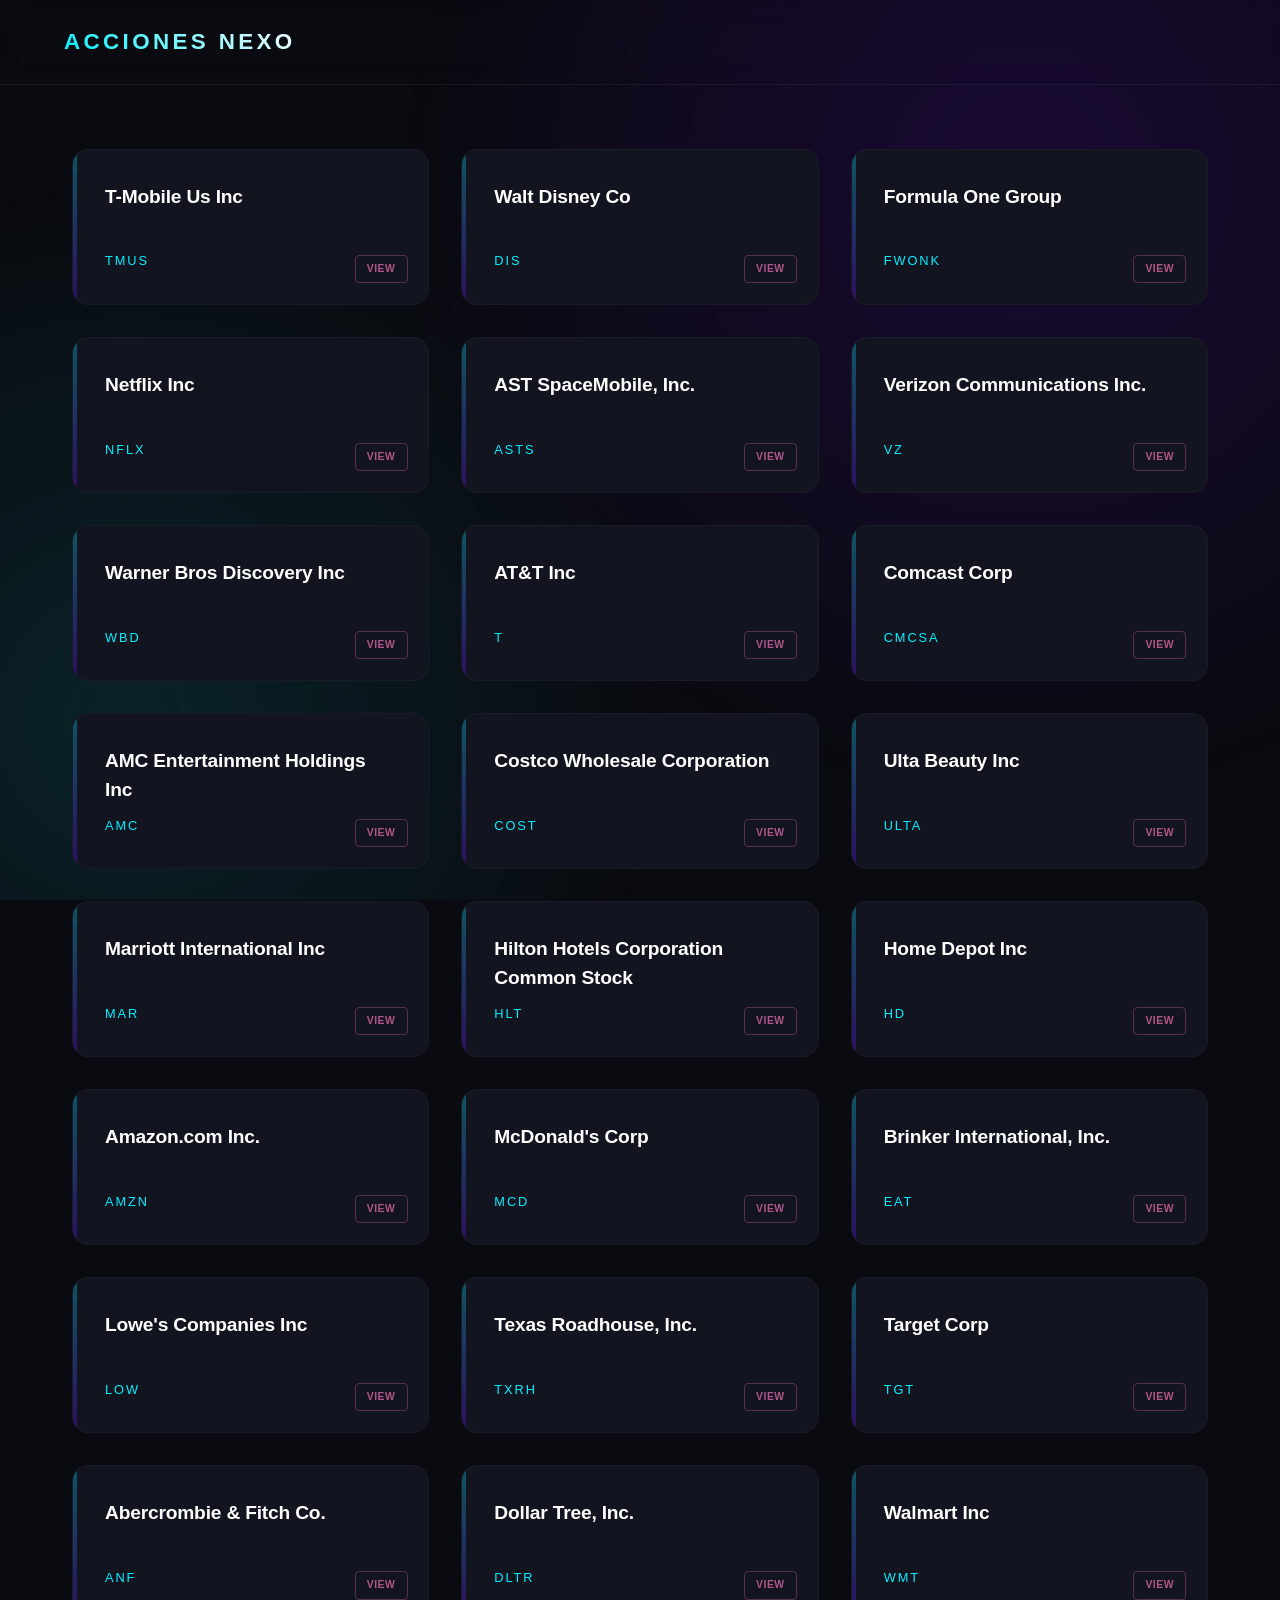
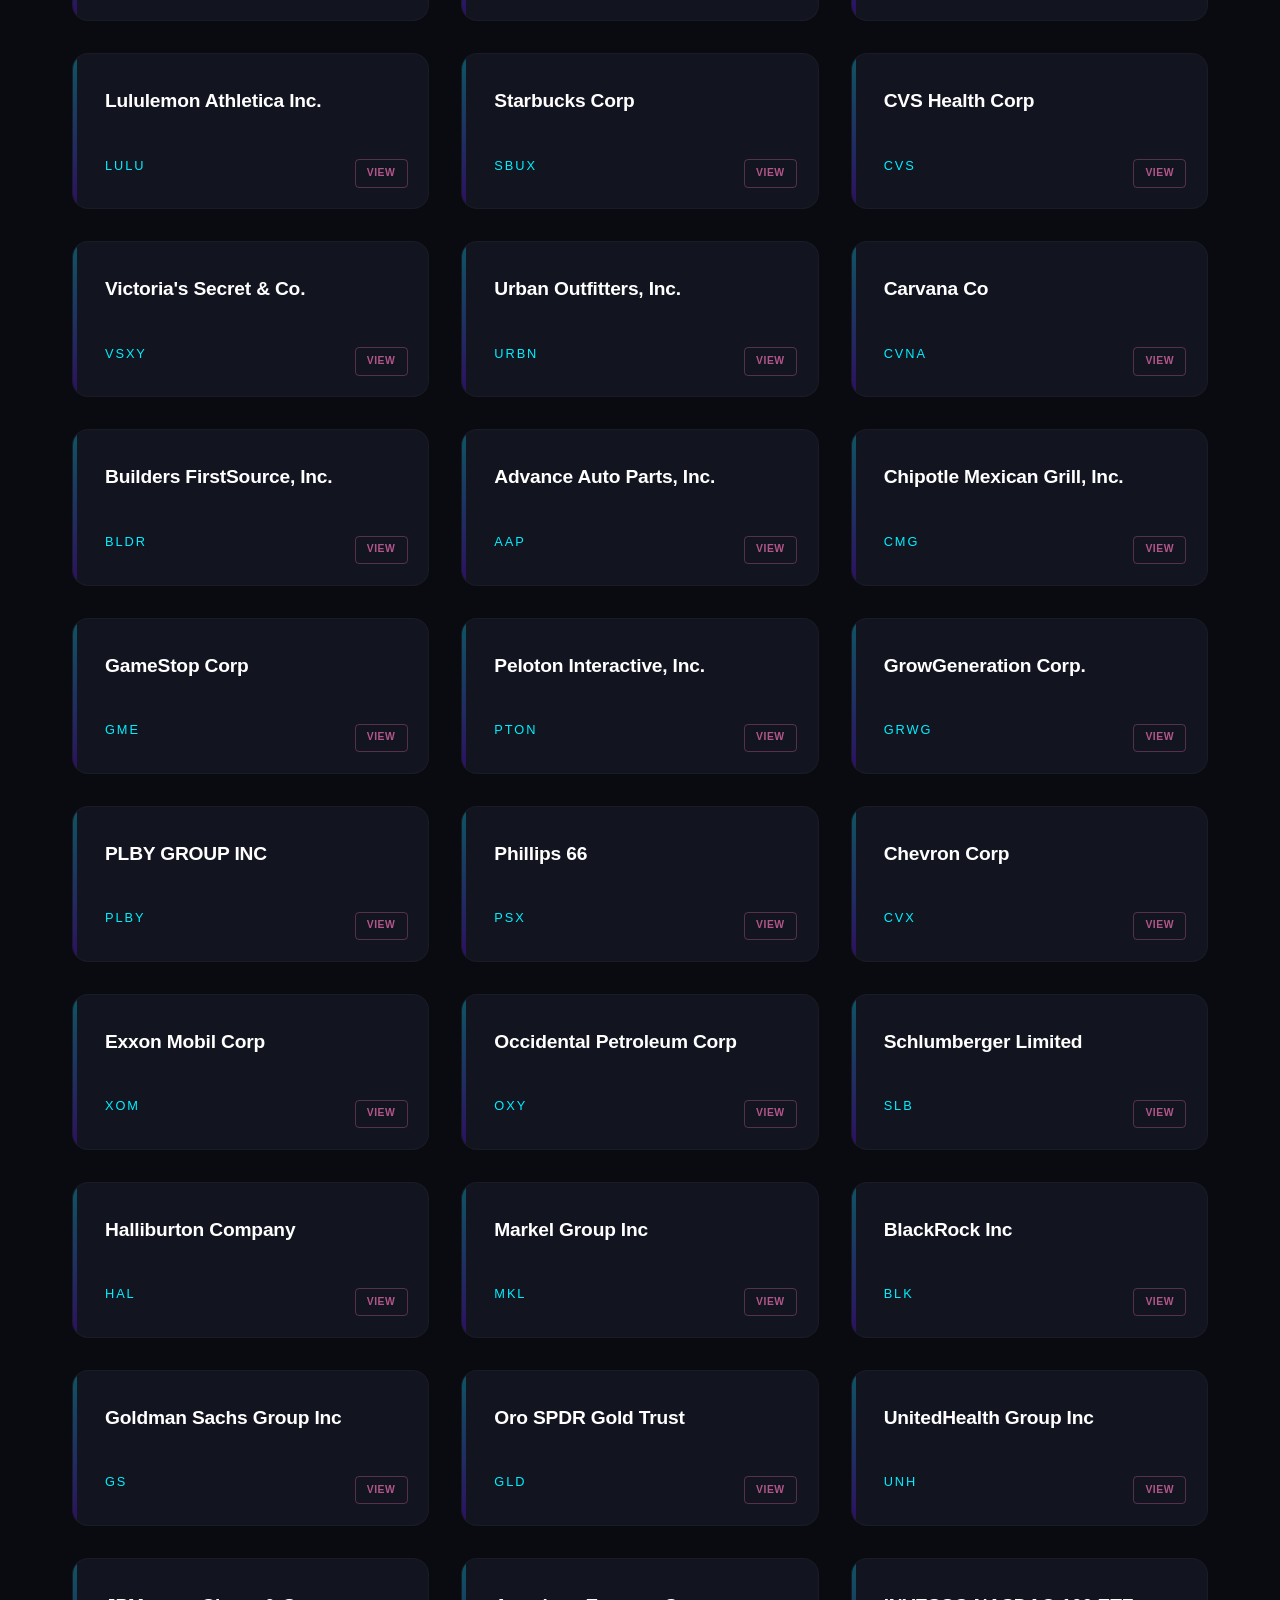
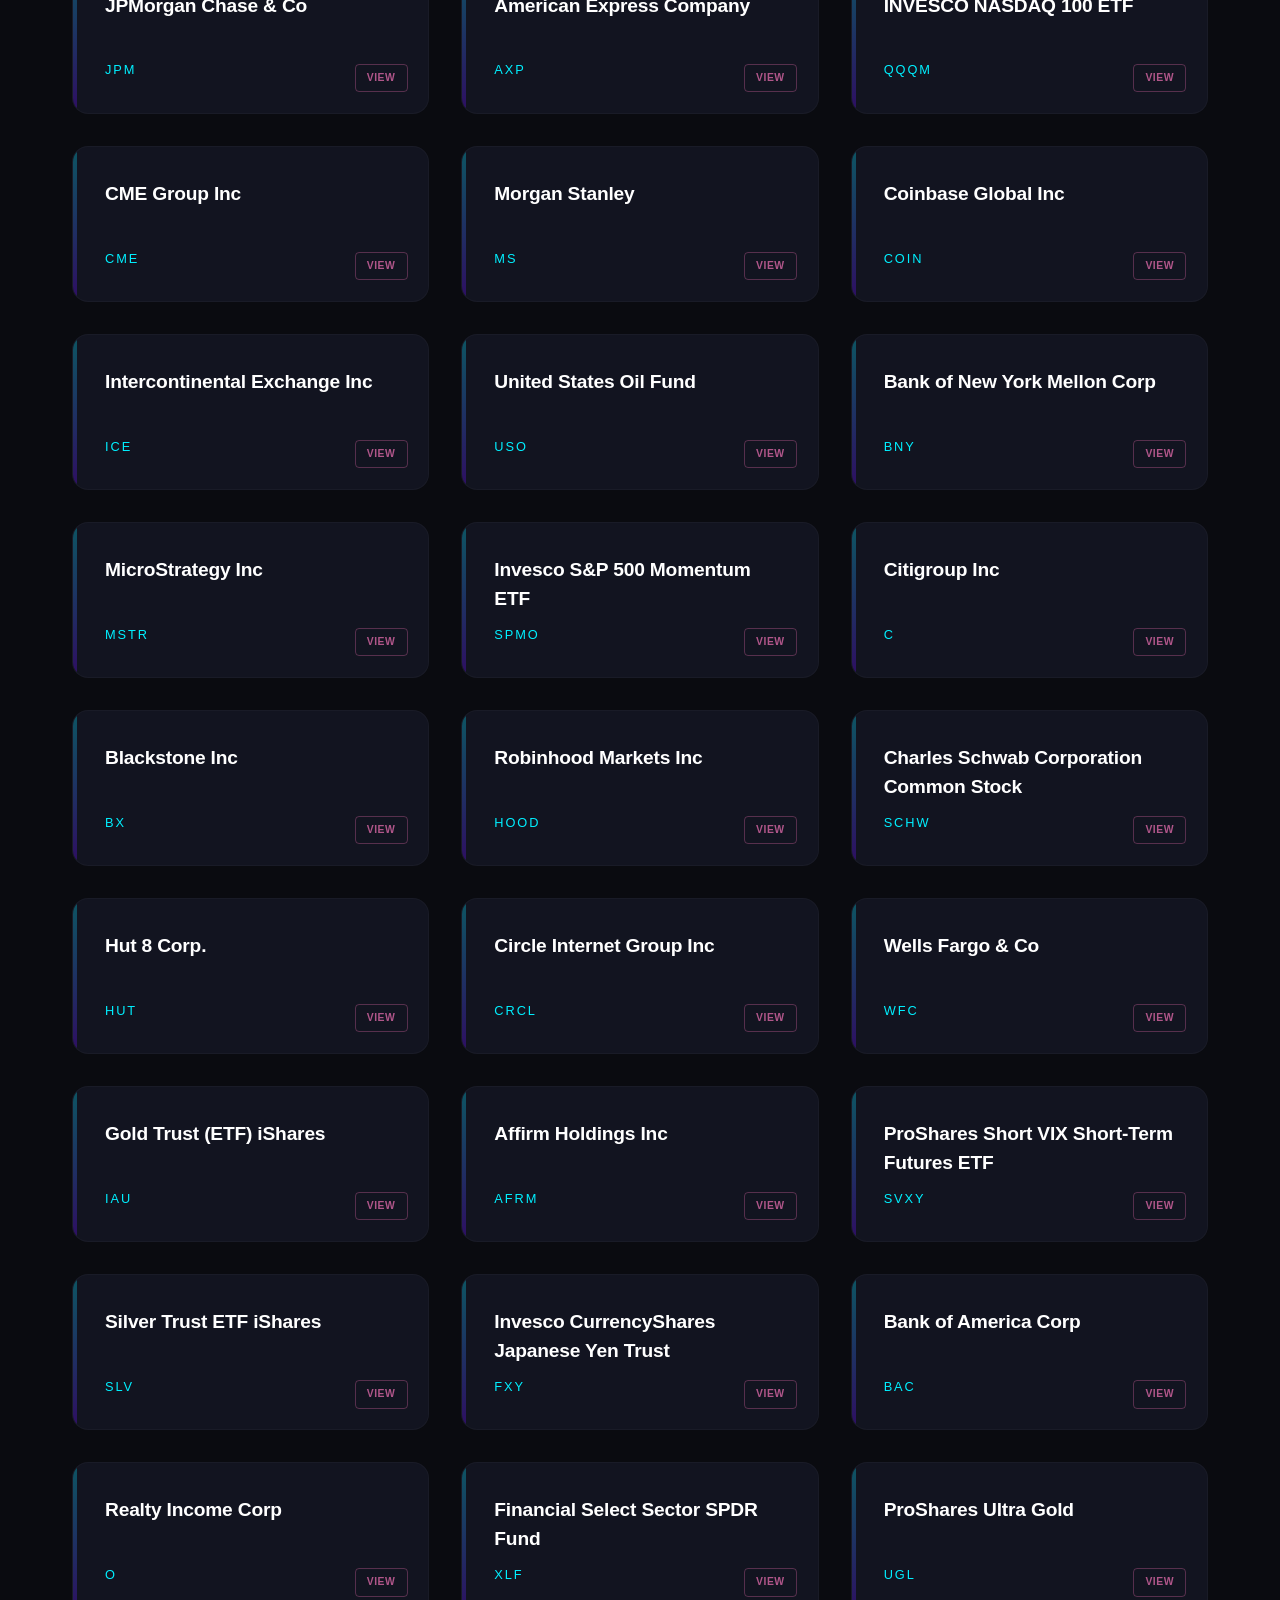
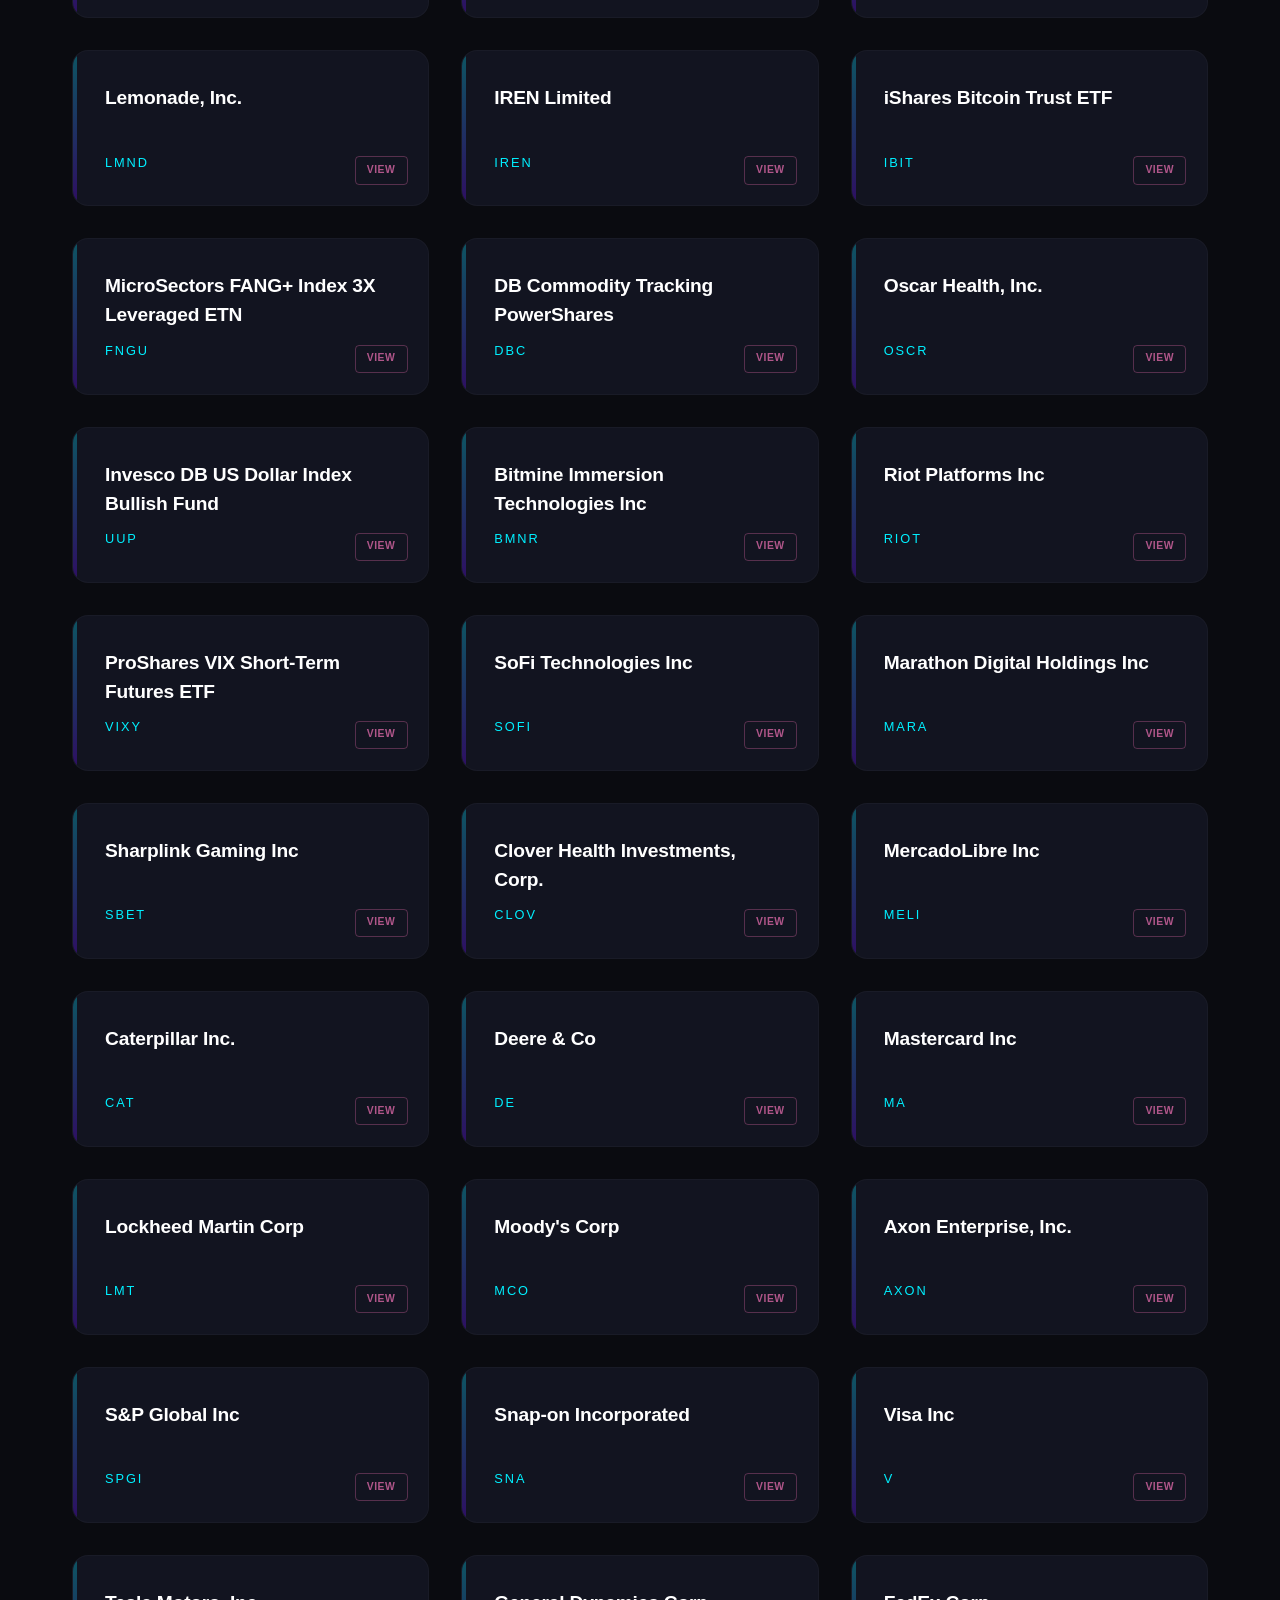
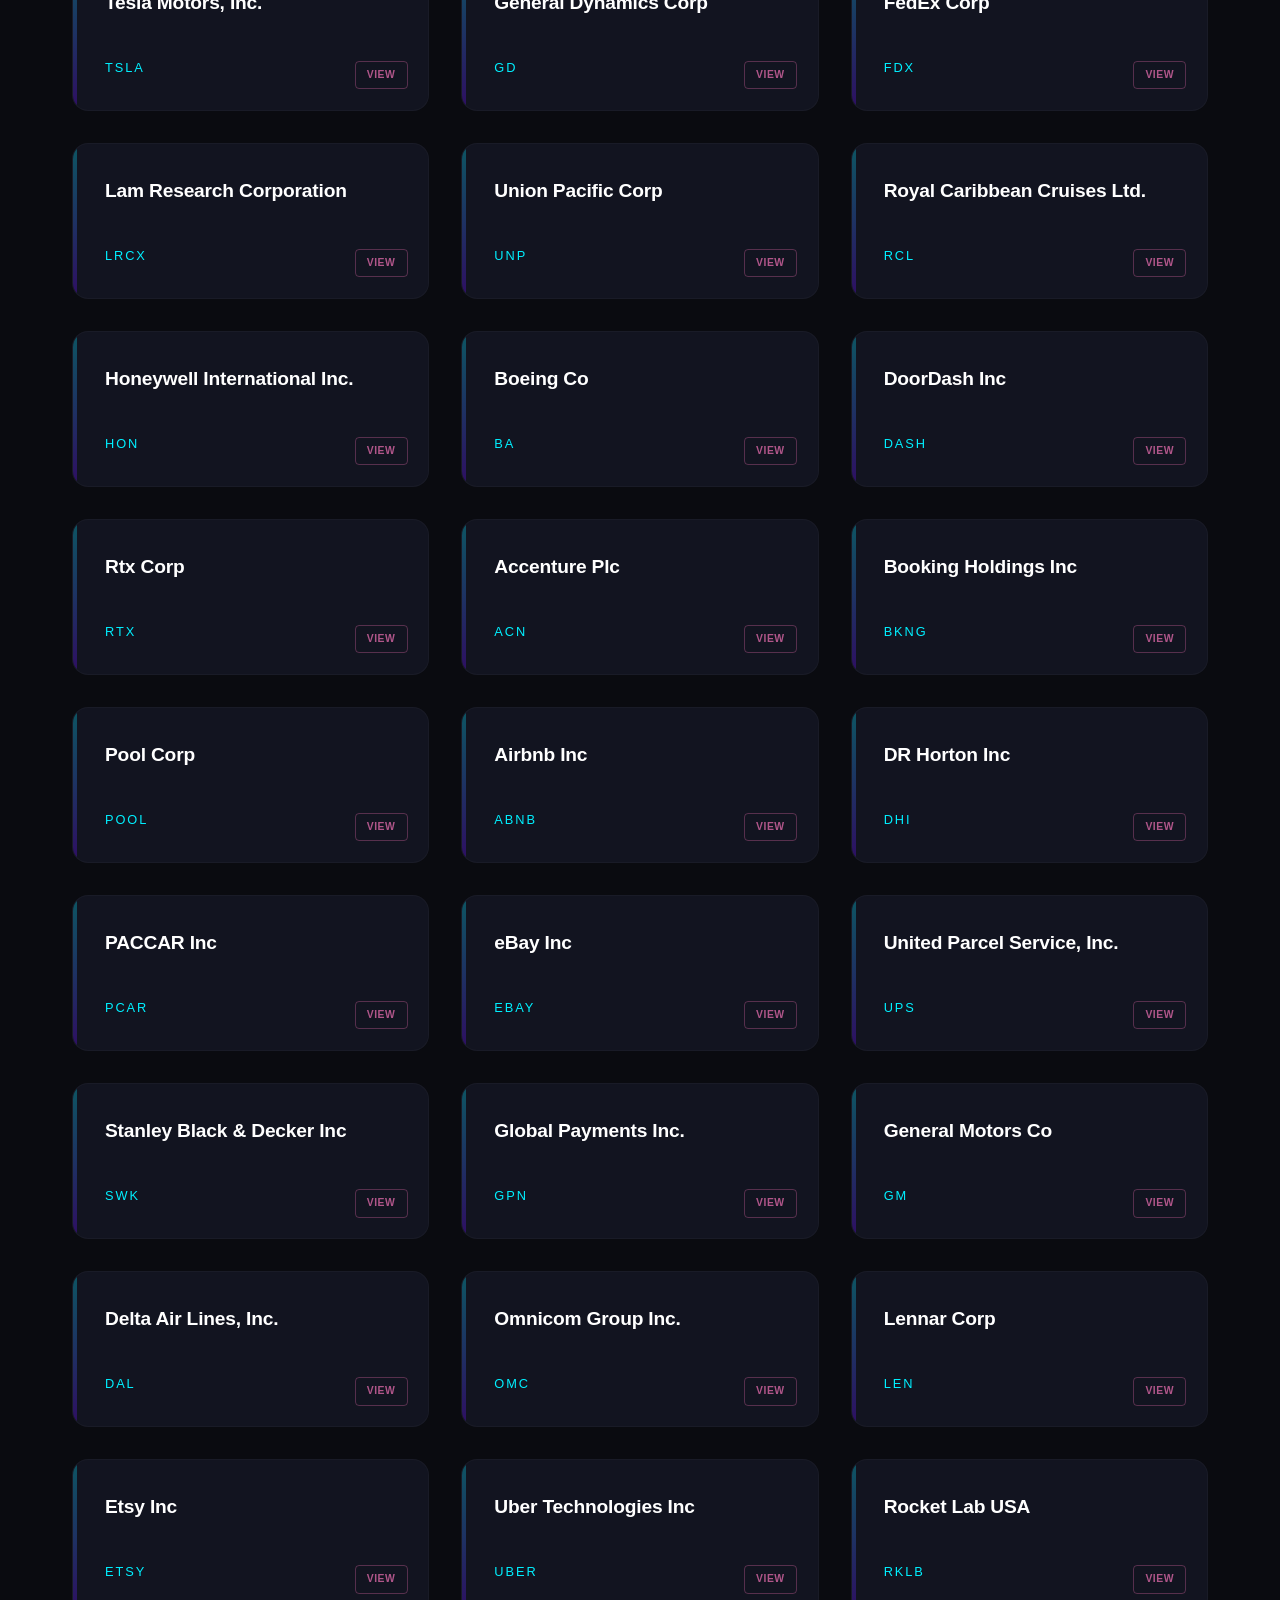
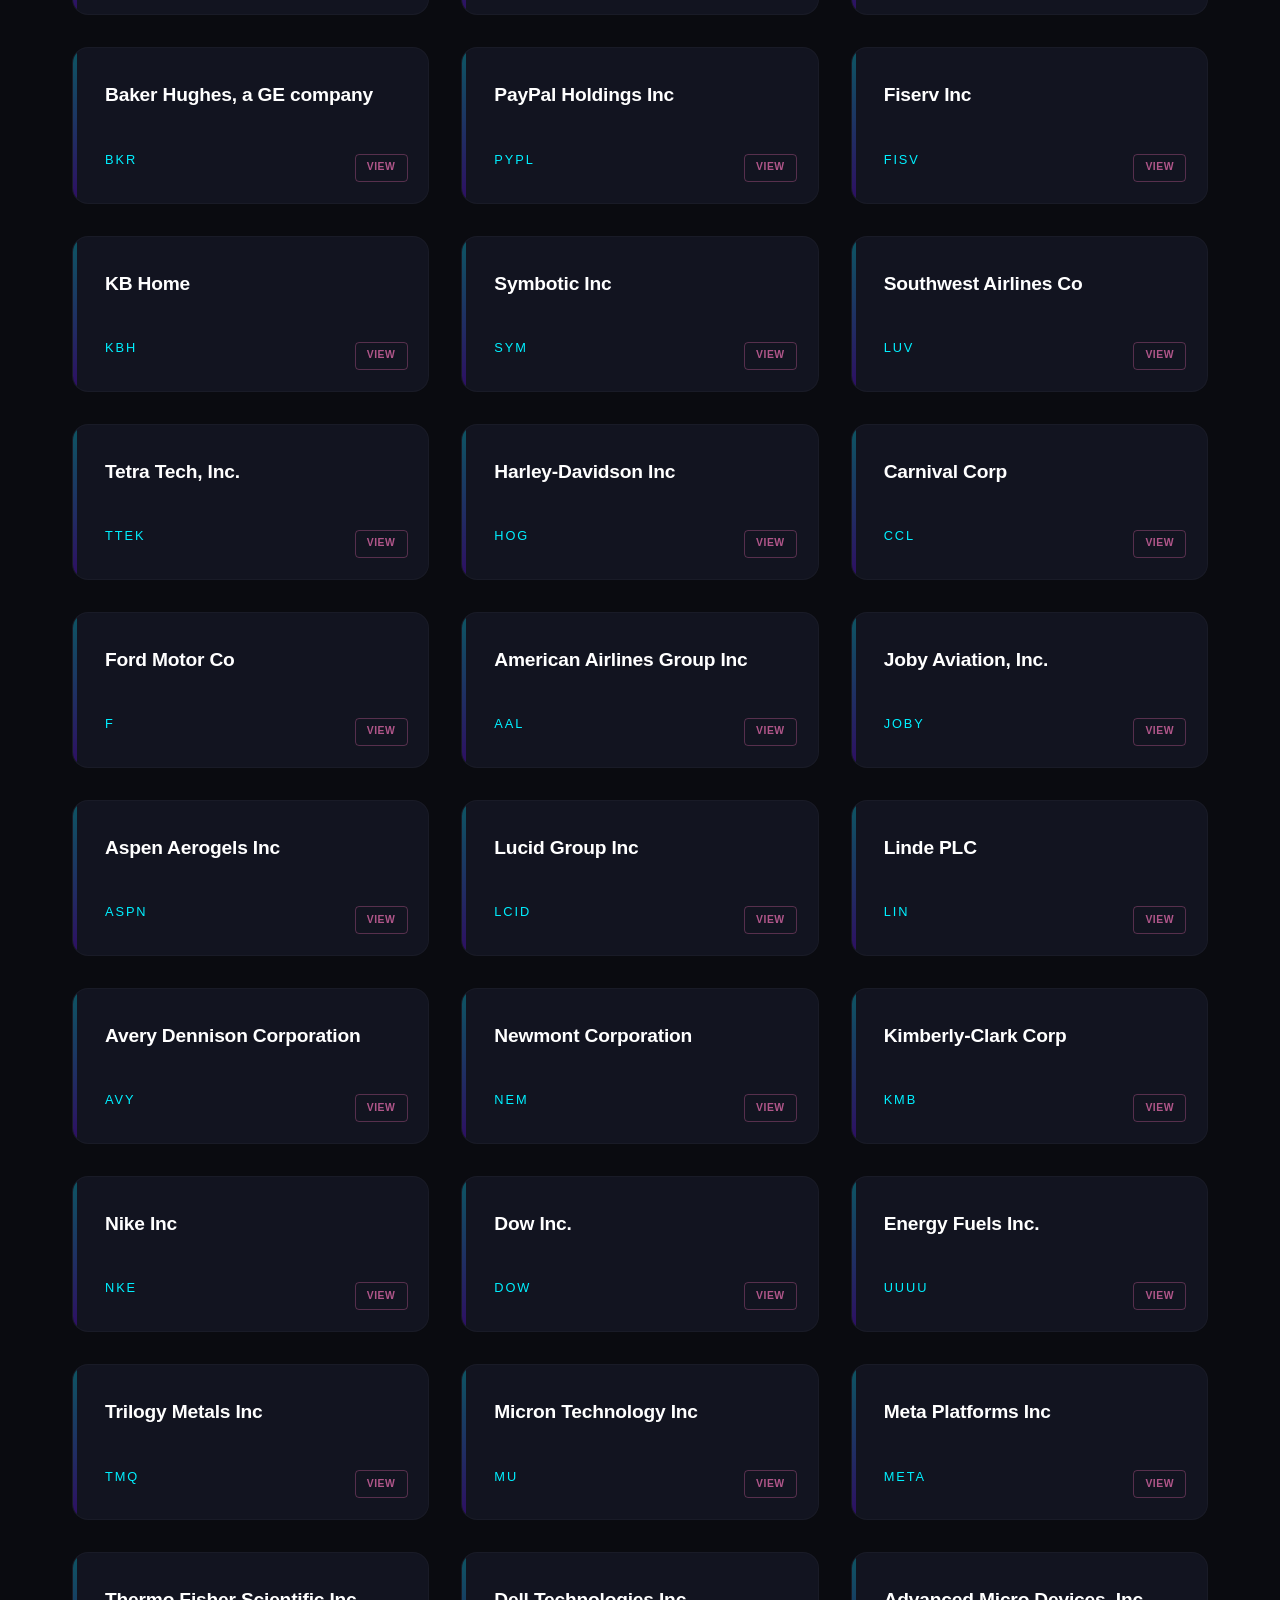
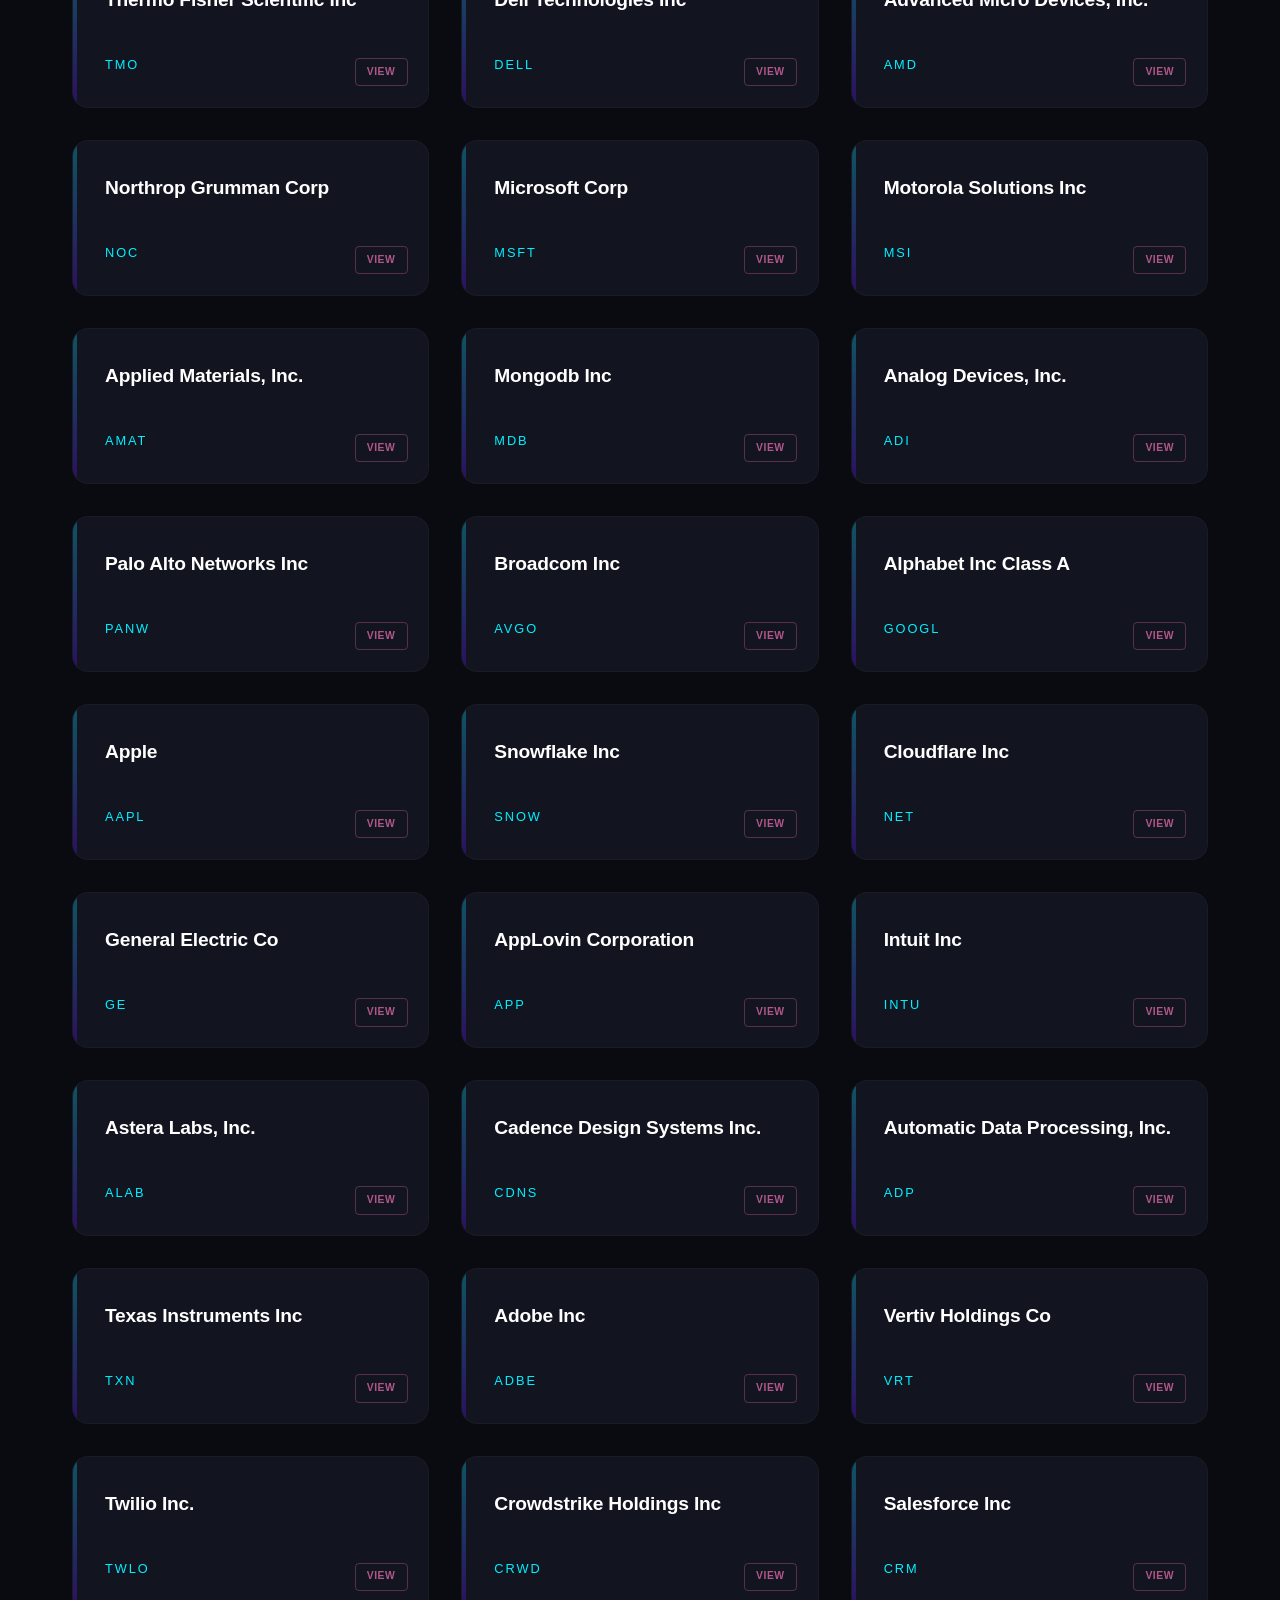
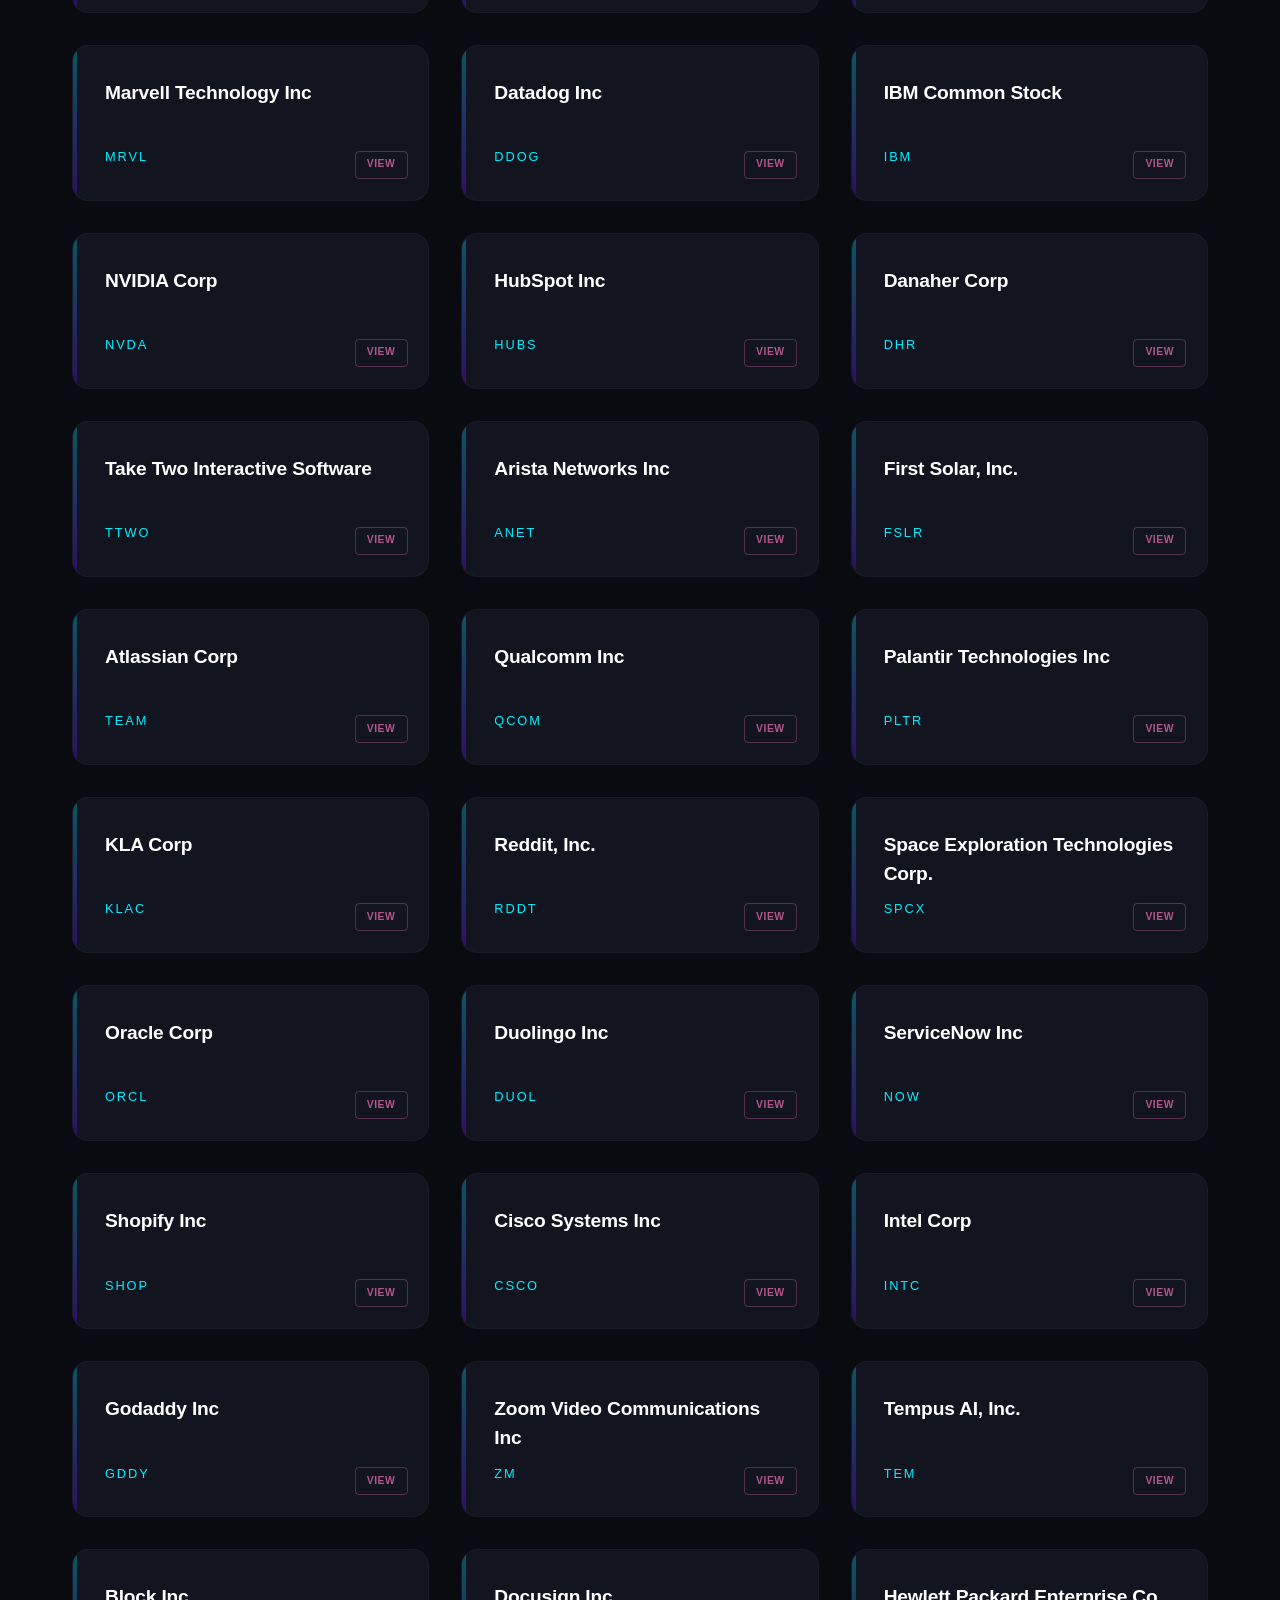
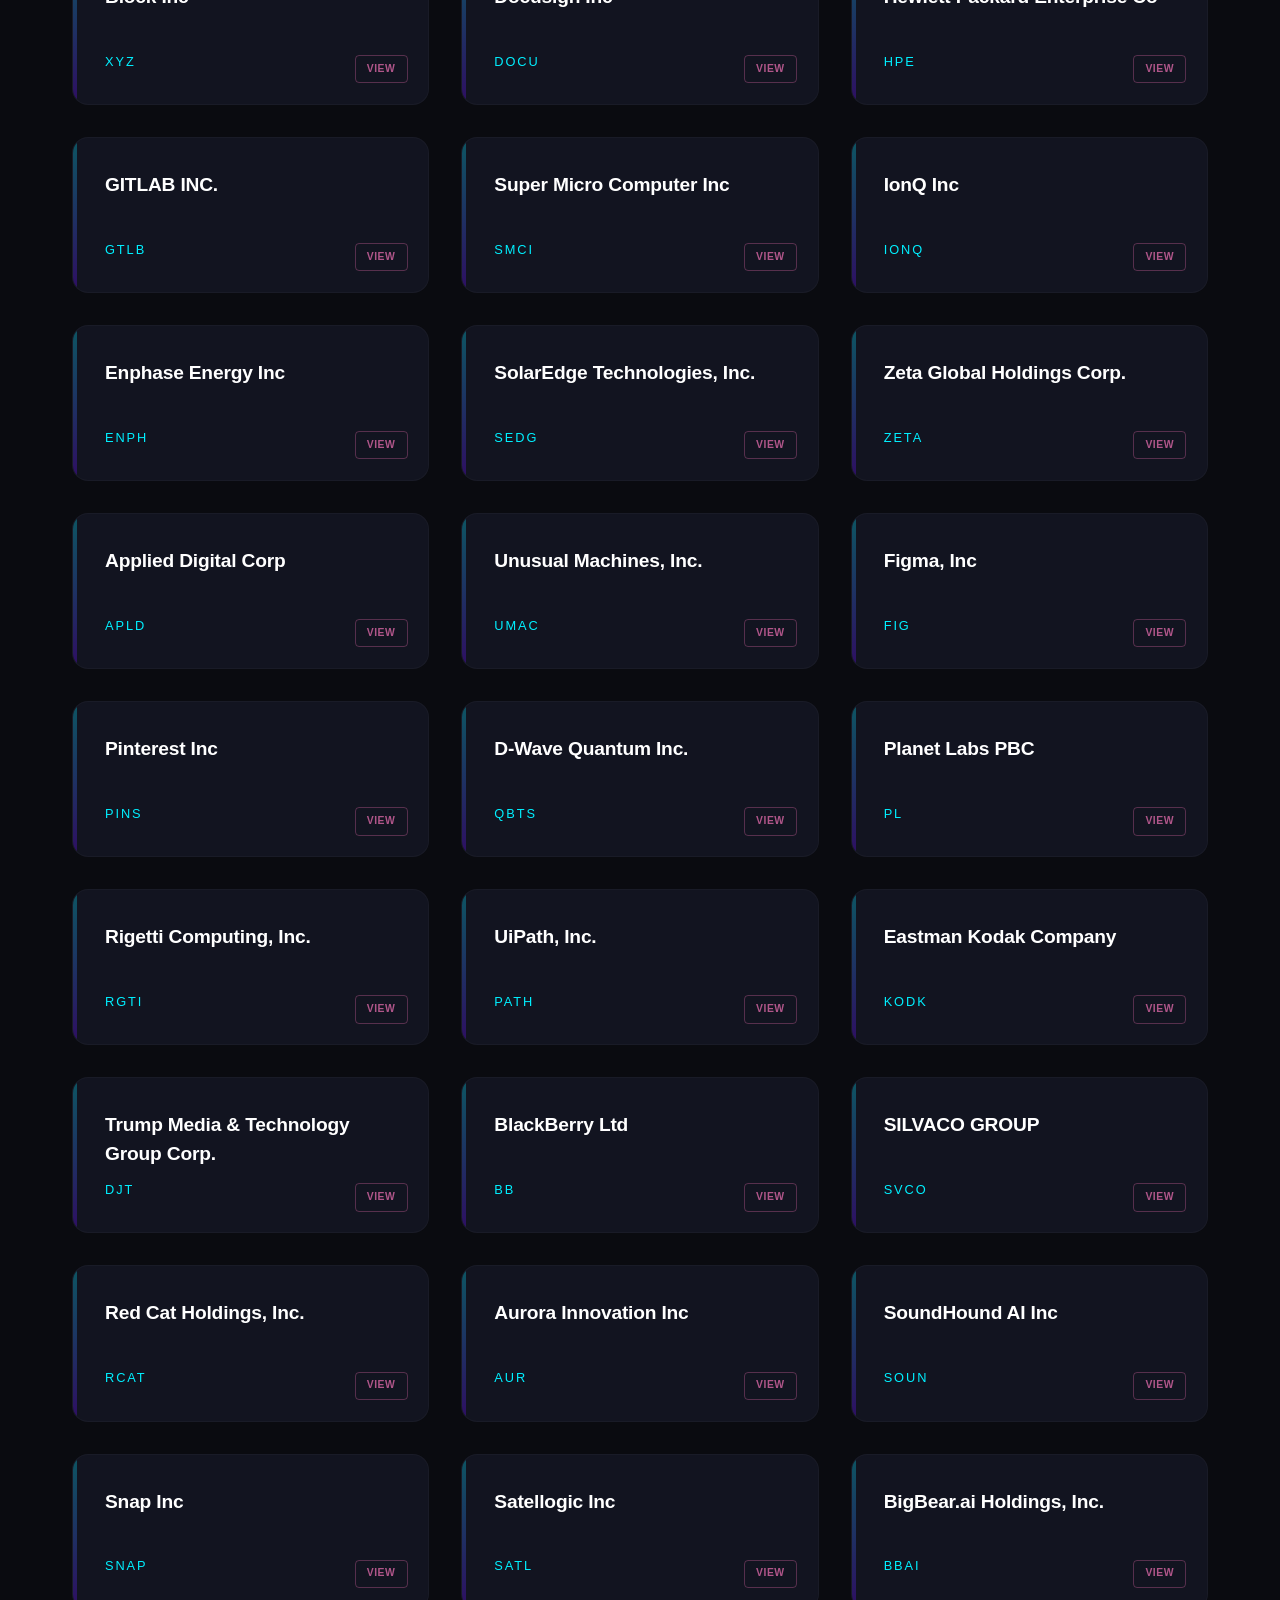
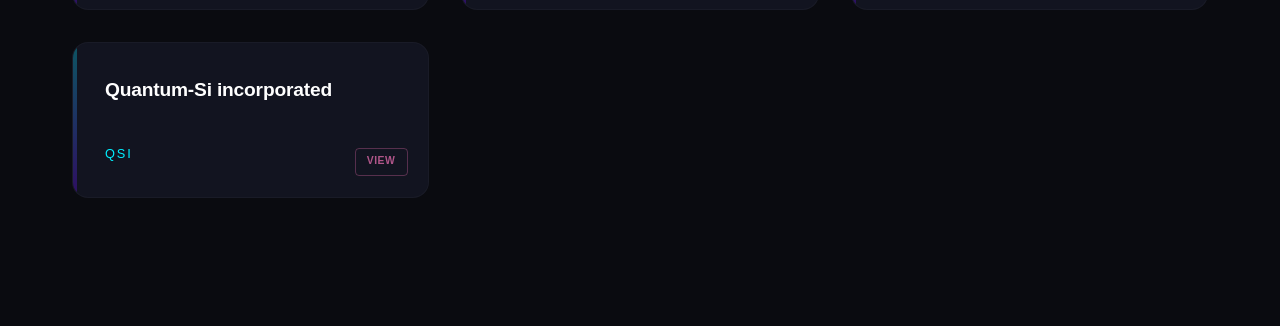
==== index.html @ 3f30b8db "first" ====
<!doctype html>
<html lang="es">
 <head>
  <meta charset="UTF-8" />
  <meta name="viewport" content="width=device-width, initial-scale=1.0" />
  <title>ACCIONES NEXO</title>
  <link rel="shortcut icon" href="favicon.png" type="image/x-icon" />
  <link rel="stylesheet" href="styles.css" />
 </head>
 <body>
  <header>
   <div class="logo">ACCIONES NEXO</div>
  </header>
  <main>
   <ul id="hardware-grid"></ul>
  </main>
  <script src="script.js"></script>
 </body>
</html>
---- styles.css ----
/* 1. Reset Global y Variables de Diseño Futurista */
:root {
 --bg-dark: #0a0b10;
 --card-bg: #121420;
 --accent-cyan: #00f0ff;
 --accent-purple: #7000ff;
 --text-main: #f3f4f6;
 --text-muted: #8a8f98;
 --border-glow: rgba(0, 240, 255, 0.15);
}

* {
 box-sizing: border-box;
 margin: 0;
 padding: 0;
}

a {
 color: inherit; /* 1. Hereda el color del texto de su elemento padre */
 text-decoration: none; /* 2. Quita el subrayado por defecto */
 cursor: pointer; /* 3. Mantiene la mano (cursor) al pasar el mouse */
}

/* Opcional: Asegura que no cambie de color si ya fue visitado */
a:visited {
 color: inherit;
}

body {
 font-family:
  -apple-system, BlinkMacSystemFont, "Segoe UI", Roboto, Helvetica, Arial,
  sans-serif;
 background-color: var(--bg-dark);
 color: var(--text-main);
 overflow-x: hidden;
 line-height: 1.6;
}

/* Fondo decorativo de sutiles líneas de silicio */
body::before {
 content: "";
 position: fixed;
 top: 0;
 left: 0;
 width: 100vw;
 height: 100vh;
 background:
  radial-gradient(
   circle at 80% 20%,
   rgba(112, 0, 255, 0.15) 0%,
   transparent 50%
  ),
  radial-gradient(circle at 10% 80%, rgba(0, 240, 255, 0.1) 0%, transparent 40%);
 z-index: -1;
}

/* 2. Navegación Cyber-Minimalista */
header {
 display: flex;
 justify-content: space-between;
 align-items: center;
 padding: 1.5rem 4rem;
 border-bottom: 1px solid rgba(255, 255, 255, 0.05);
 backdrop-filter: blur(12px);
 position: sticky;
 top: 0;
 z-index: 100;
}

header .logo {
 font-size: 1.4rem;
 font-weight: 800;
 letter-spacing: 0.15em;
 text-transform: uppercase;
 background: linear-gradient(45deg, var(--accent-cyan), #ffffff);
 -webkit-background-clip: text;
 -webkit-text-fill-color: transparent;
}

header nav a {
 color: var(--text-muted);
 text-decoration: none;
 margin-left: 2rem;
 font-size: 0.9rem;
 transition: color 0.3s;
}

header nav a:hover {
 color: var(--accent-cyan);
}

main {
 max-width: 1200px;
 margin: 4rem auto 2rem;
 padding: 0 2rem 6rem;
}

ul {
 list-style: none;
 display: grid;
 grid-template-columns: repeat(auto-fill, minmax(320px, 1fr));
 gap: 2rem;
}

/* 5. Tarjetas Tecnológicas con Efecto de Cristal y Neón */
li {
 background: var(--card-bg);
 border: 1px solid rgba(255, 255, 255, 0.03);
 padding: 2rem 2rem;
 border-radius: 16px;
 position: relative;
 overflow: hidden;
 transition: all 0.4s cubic-bezier(0.16, 1, 0.3, 1);
 cursor: pointer;
}

/* Glow sutil en el borde al pasar el mouse */
li:hover {
 transform: translateY(-5px);
 border-color: rgba(0, 240, 255, 0.3);
 box-shadow: 0 20px 40px rgba(0, 240, 255, 0.05);
}

/* Indicador tipo "pin" de silicio */
li::before {
 content: "";
 position: absolute;
 top: 0;
 left: 0;
 width: 4px;
 height: 100%;
 background: linear-gradient(
  to bottom,
  var(--accent-cyan),
  var(--accent-purple)
 );
 opacity: 0.3;
 transition: opacity 0.3s;
}

li:hover::before {
 opacity: 1;
}

li h3 {
 font-size: 1.2rem;
 color: #ffffff;
 font-weight: 600;
 margin-bottom: 0.6rem;
 letter-spacing: -0.01em;
 height: 60px;
 line-height: 29px;
}

li h4 {
 font-size: 0.8rem;
 color: var(--accent-cyan);
 font-weight: 500;
 text-transform: uppercase;
 letter-spacing: 0.15em;
}

li::after {
 content: "VIEW";
 position: absolute;
 bottom: 1.3rem;
 right: 1.3rem;
 font-size: 0.65rem;

 /* Color de texto y borde rosáceo sutil por defecto */
 color: rgba(244, 114, 182, 0.7); /* Rosa medio translúcido */
 border: 1px solid rgba(244, 114, 182, 0.3); /* Borde haciendo juego */

 padding: 0.3rem 0.7rem;
 border-radius: 4px;
 font-weight: 700;
 letter-spacing: 0.05em;
 transition: all 0.7s ease;
}

/* Efecto opcional: se enciende al 100% de brillo cuando pasas el mouse por la tarjeta */
li:hover::after {
 color: #ffffff;
 background: #f472b6; /* Rosa sólido al hacer hover */
 border-color: #f472b6;
 box-shadow: 0 0 8px rgba(244, 114, 182, 0.5);
}
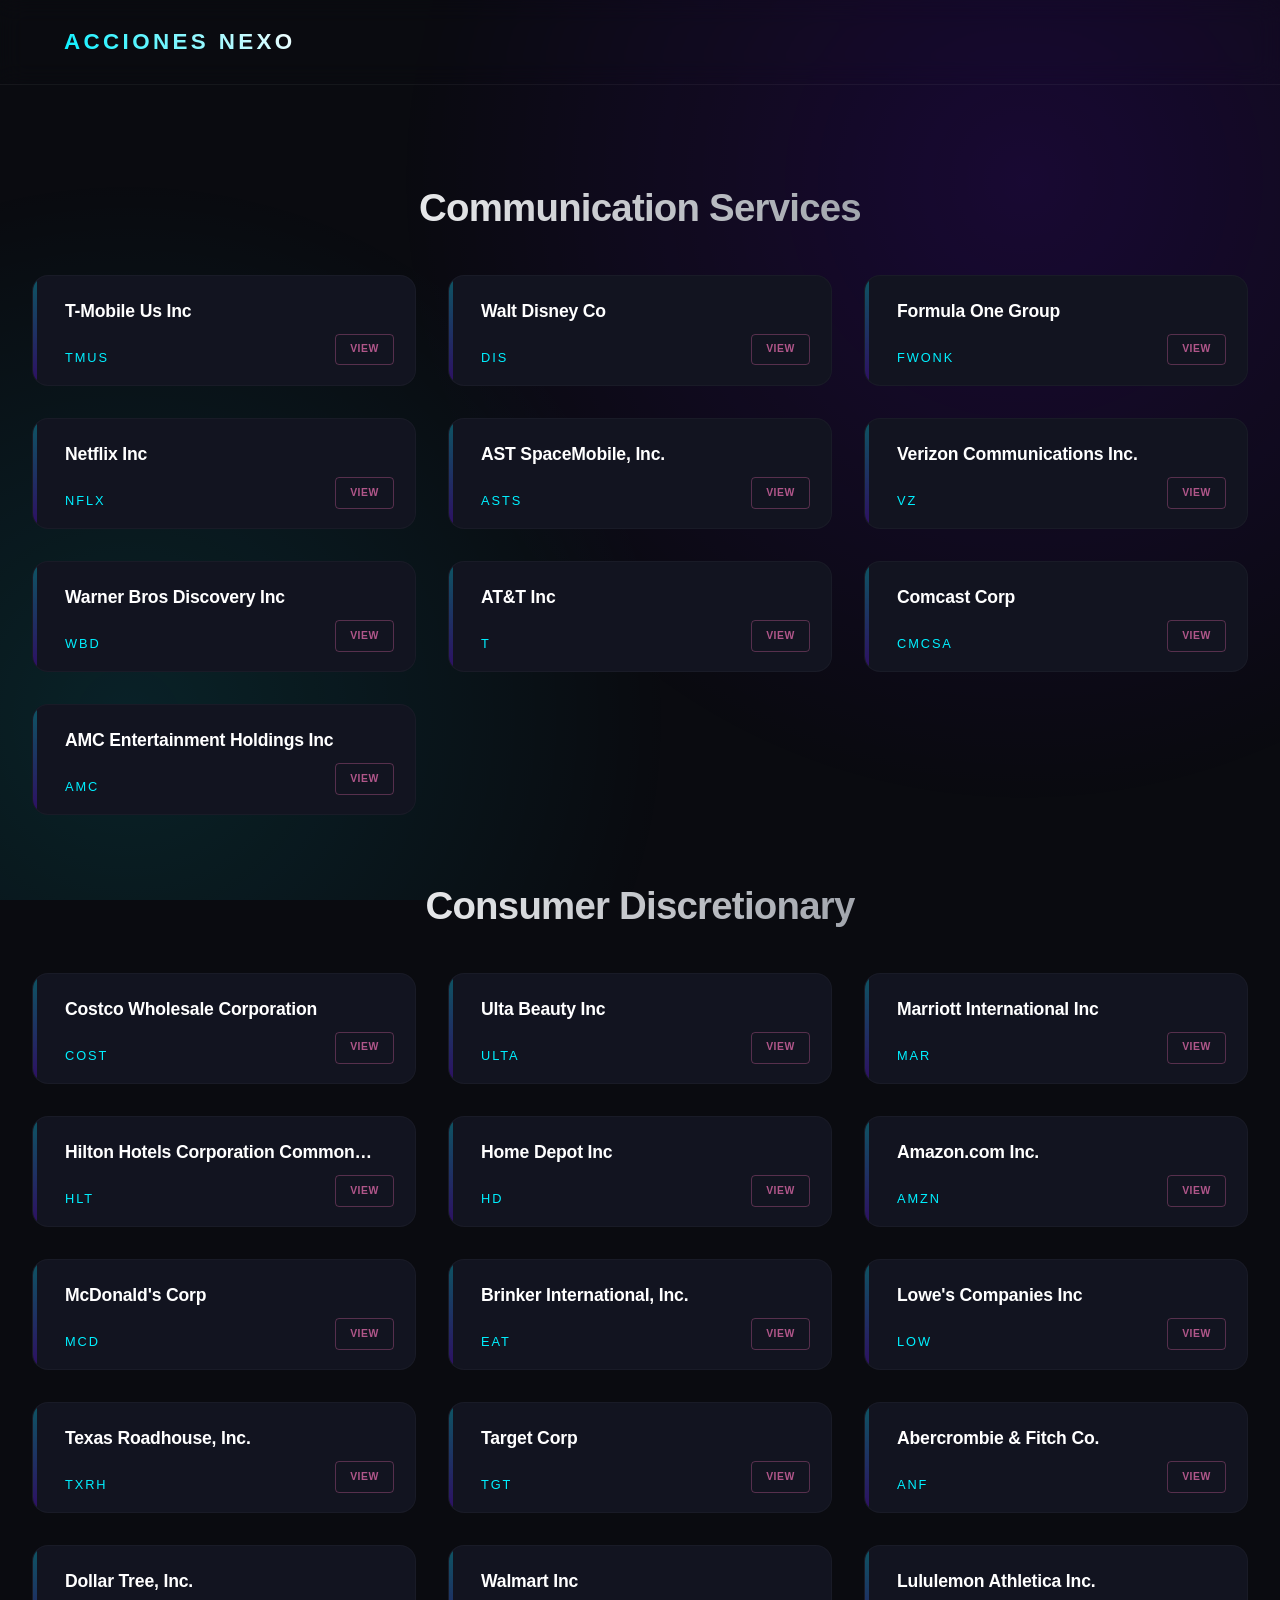
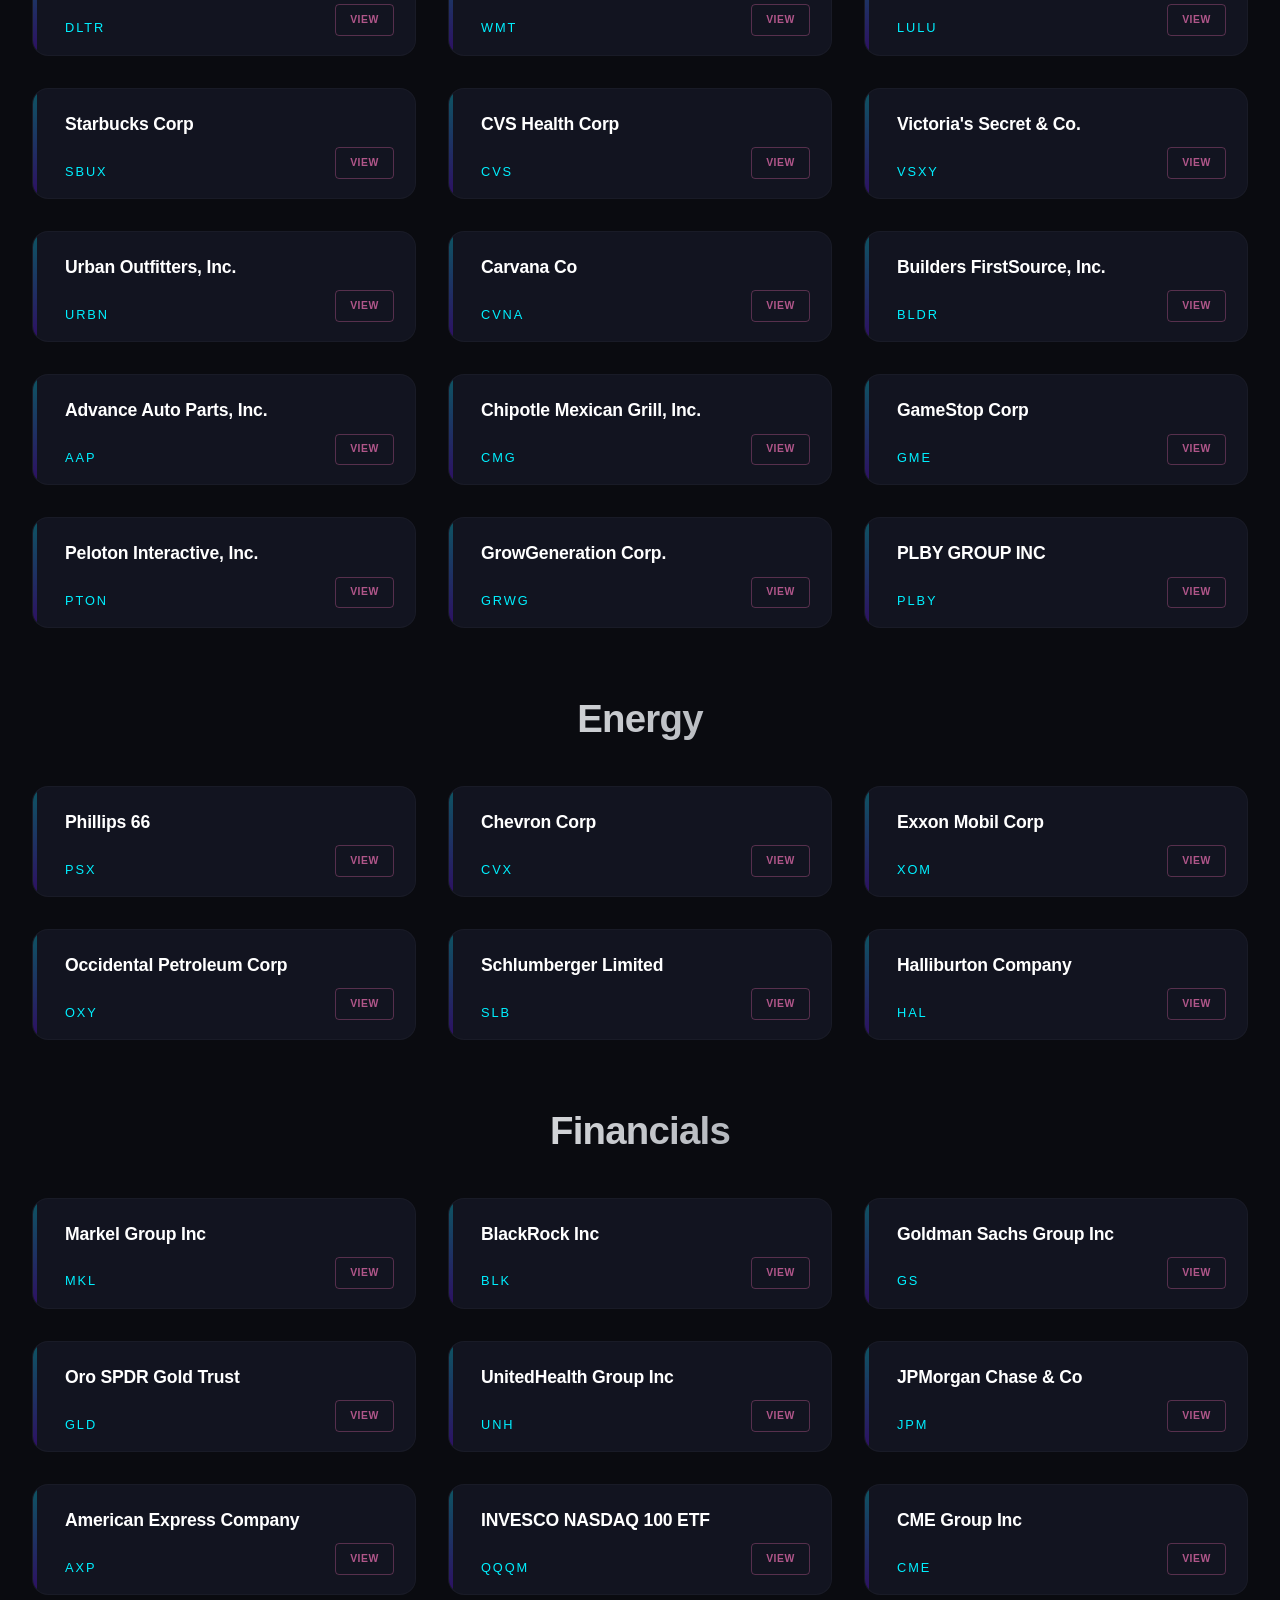
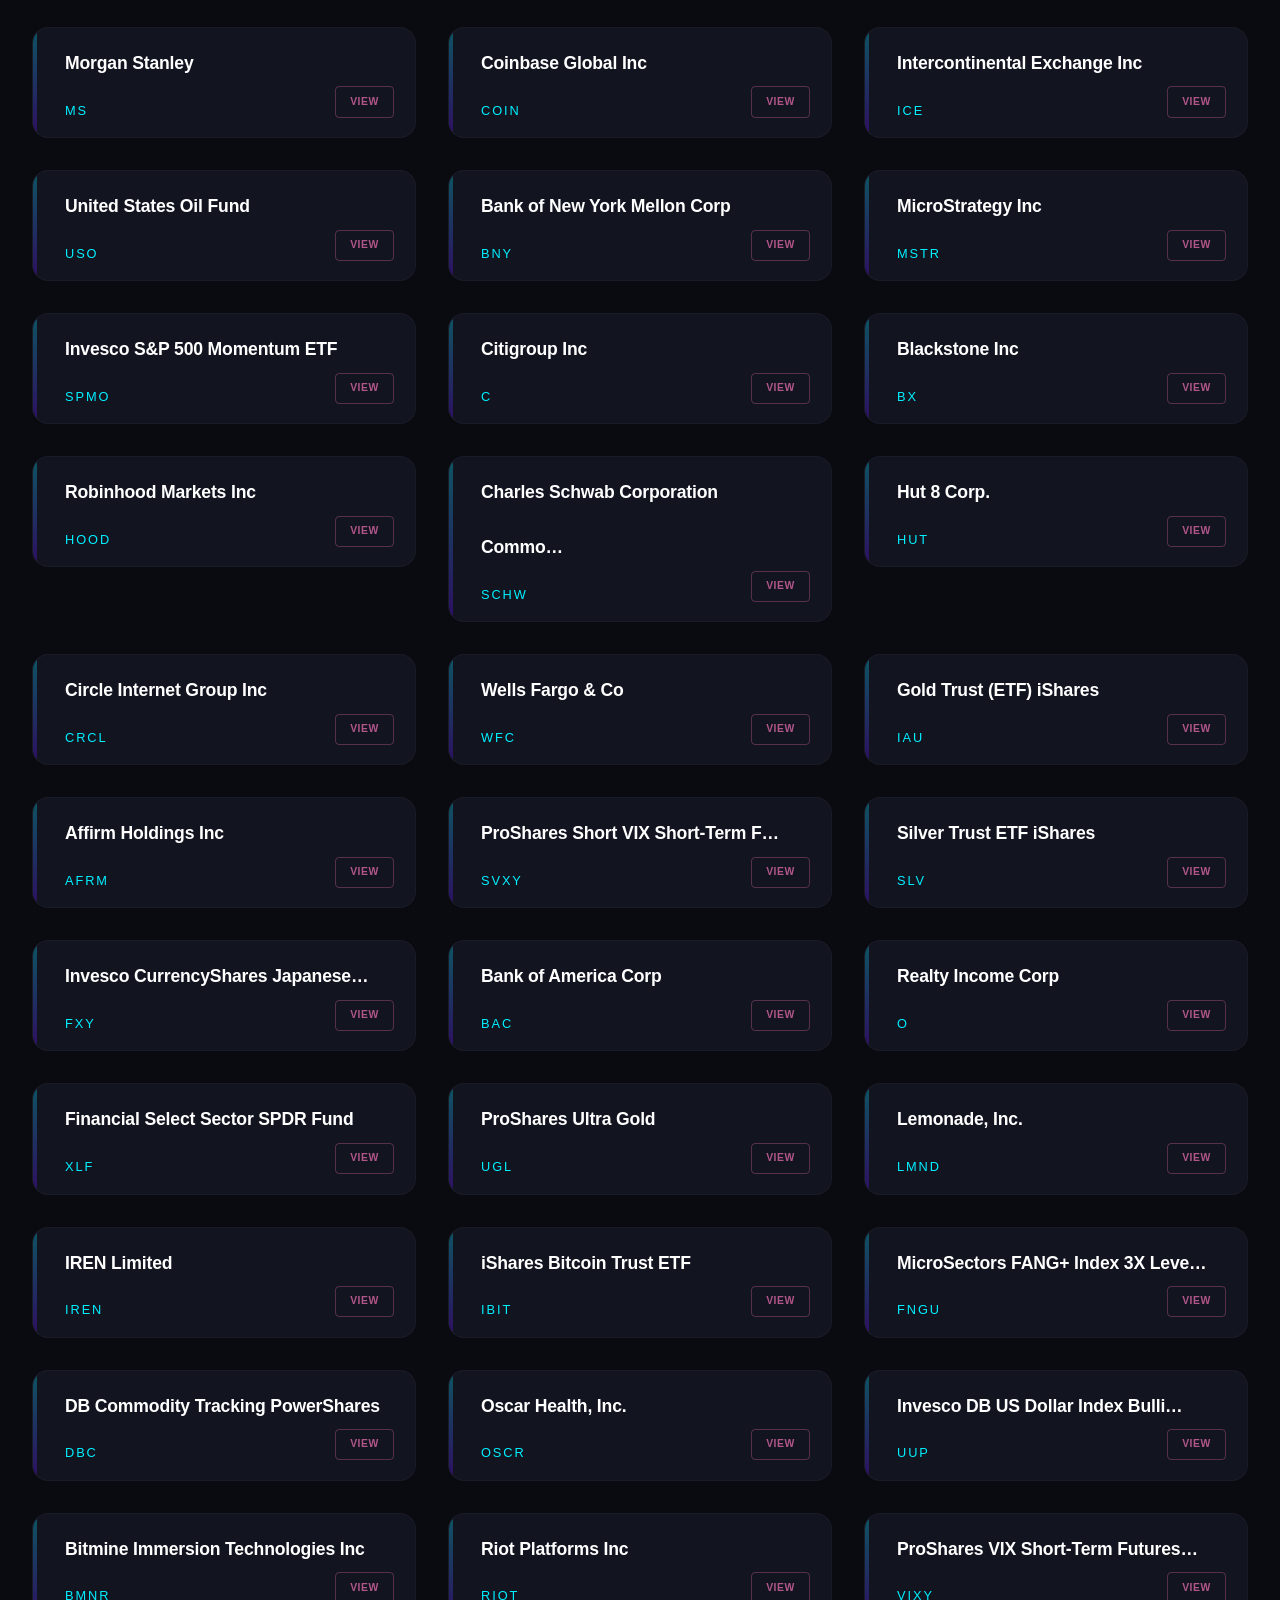
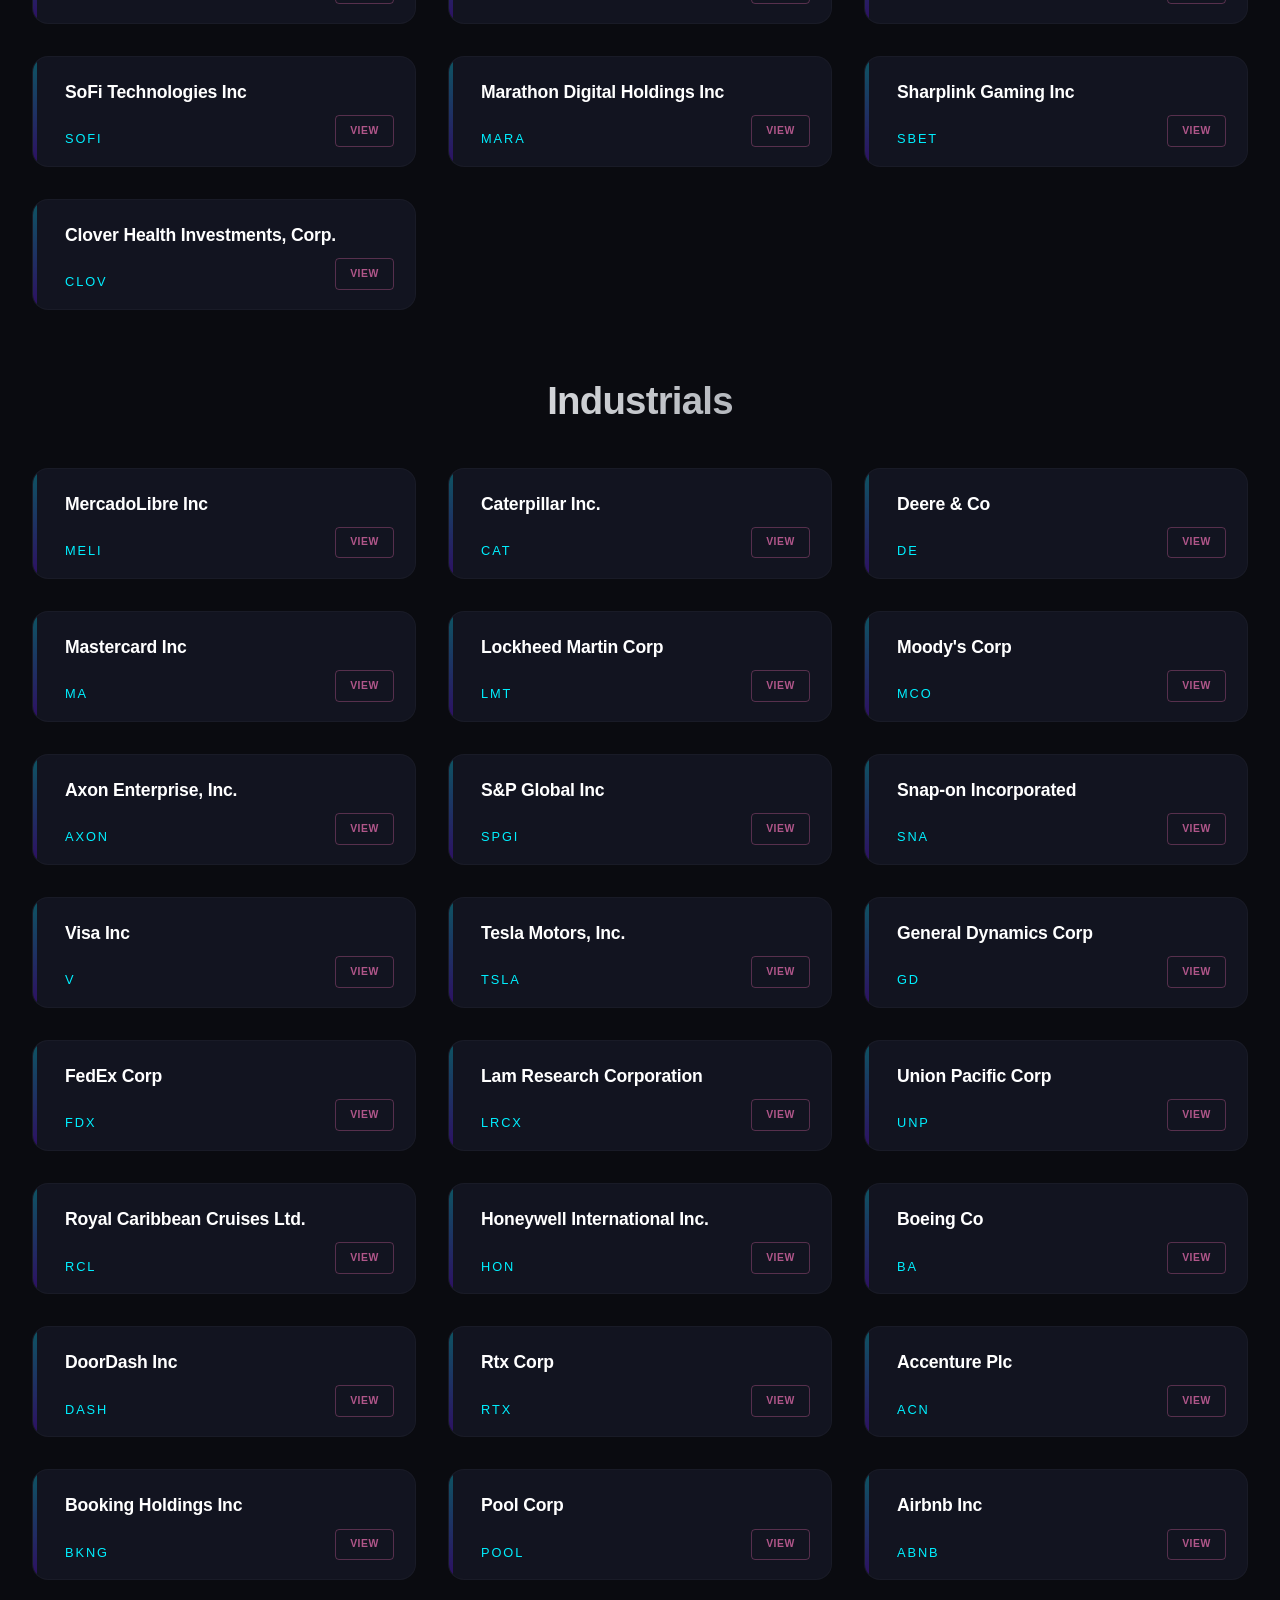
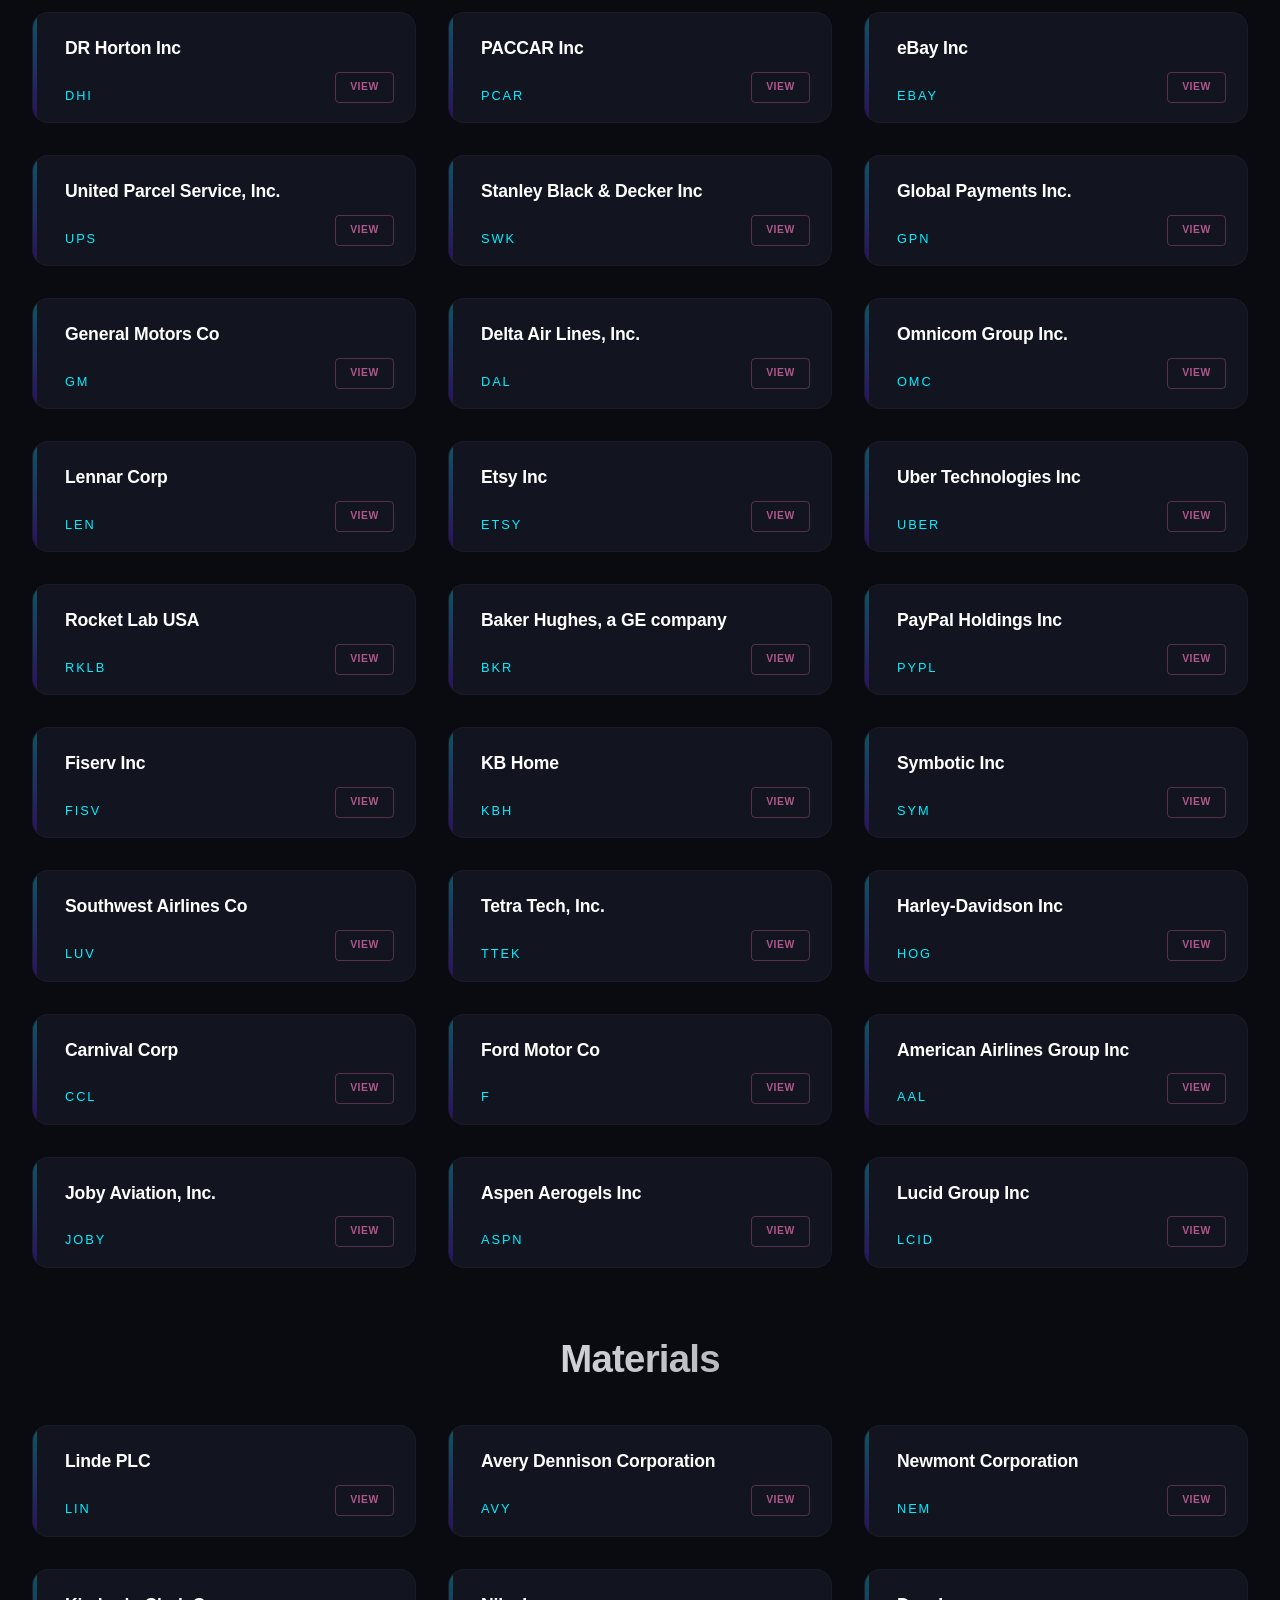
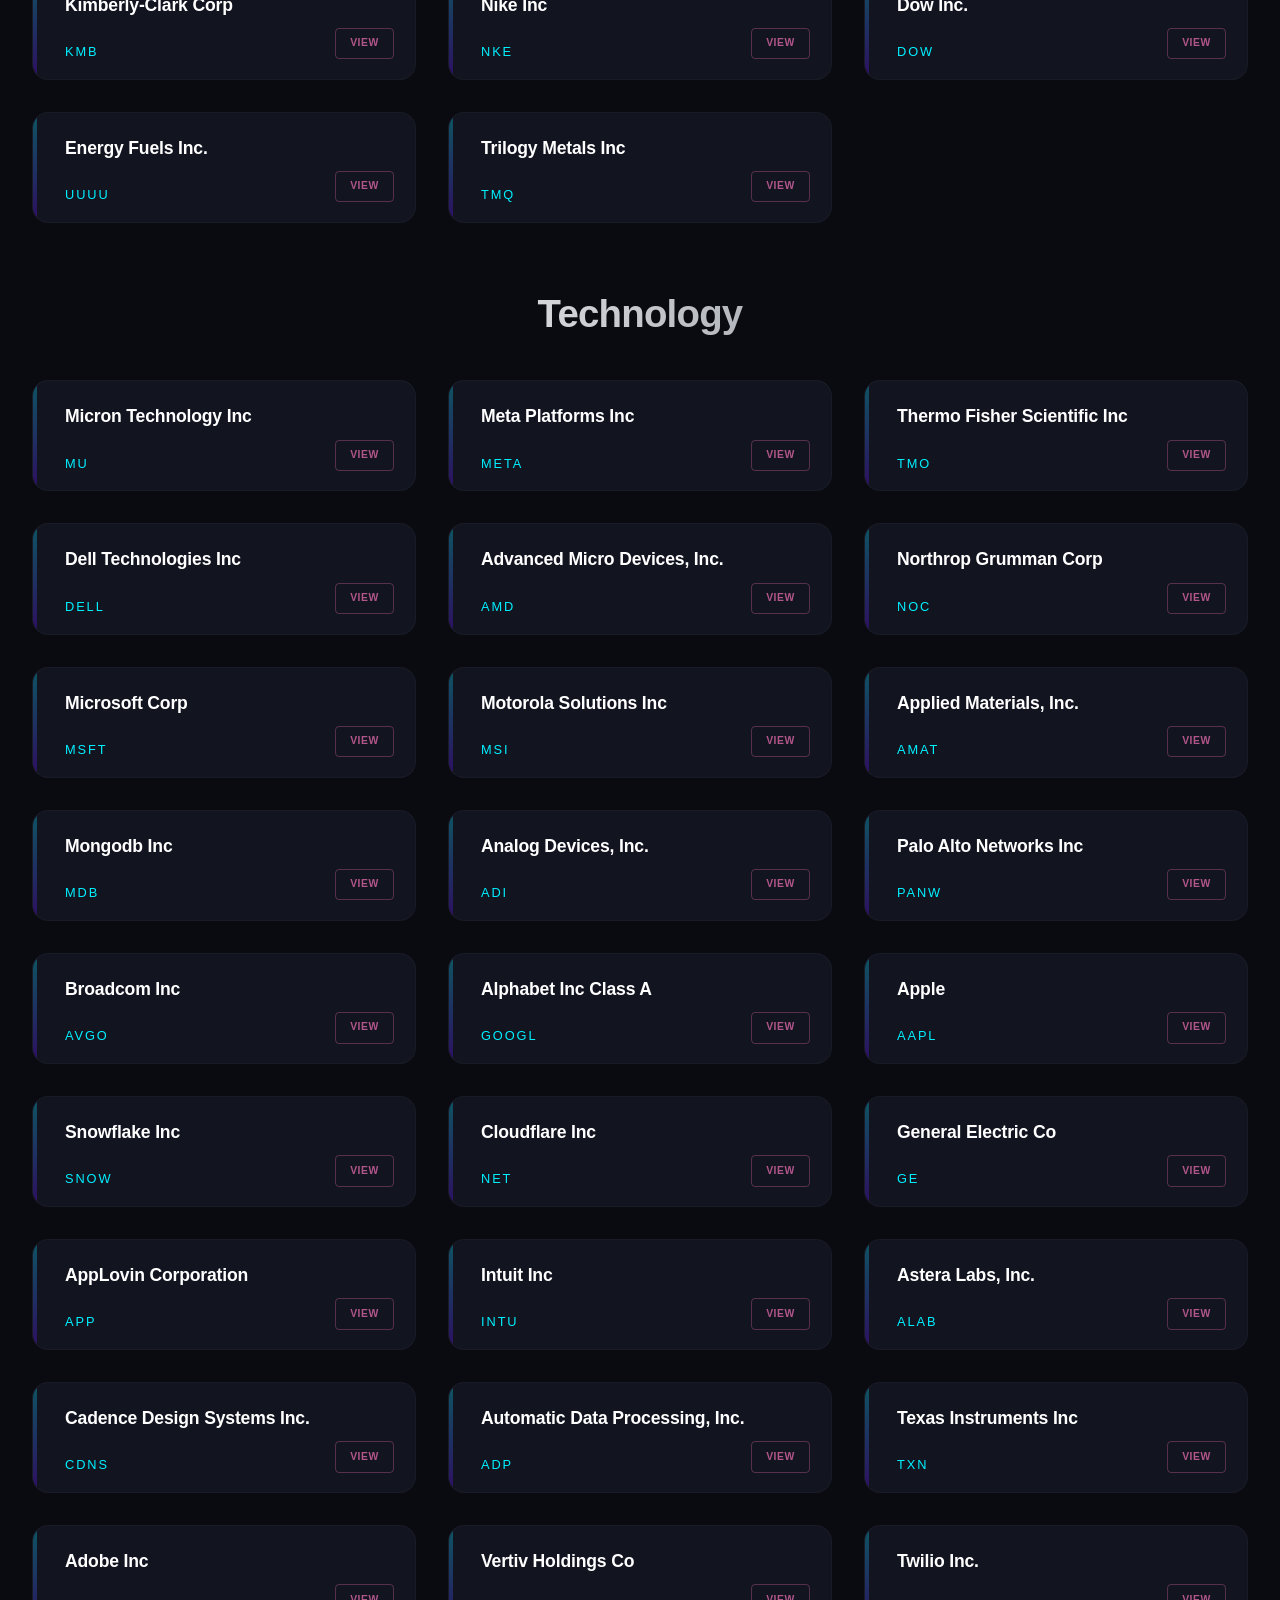
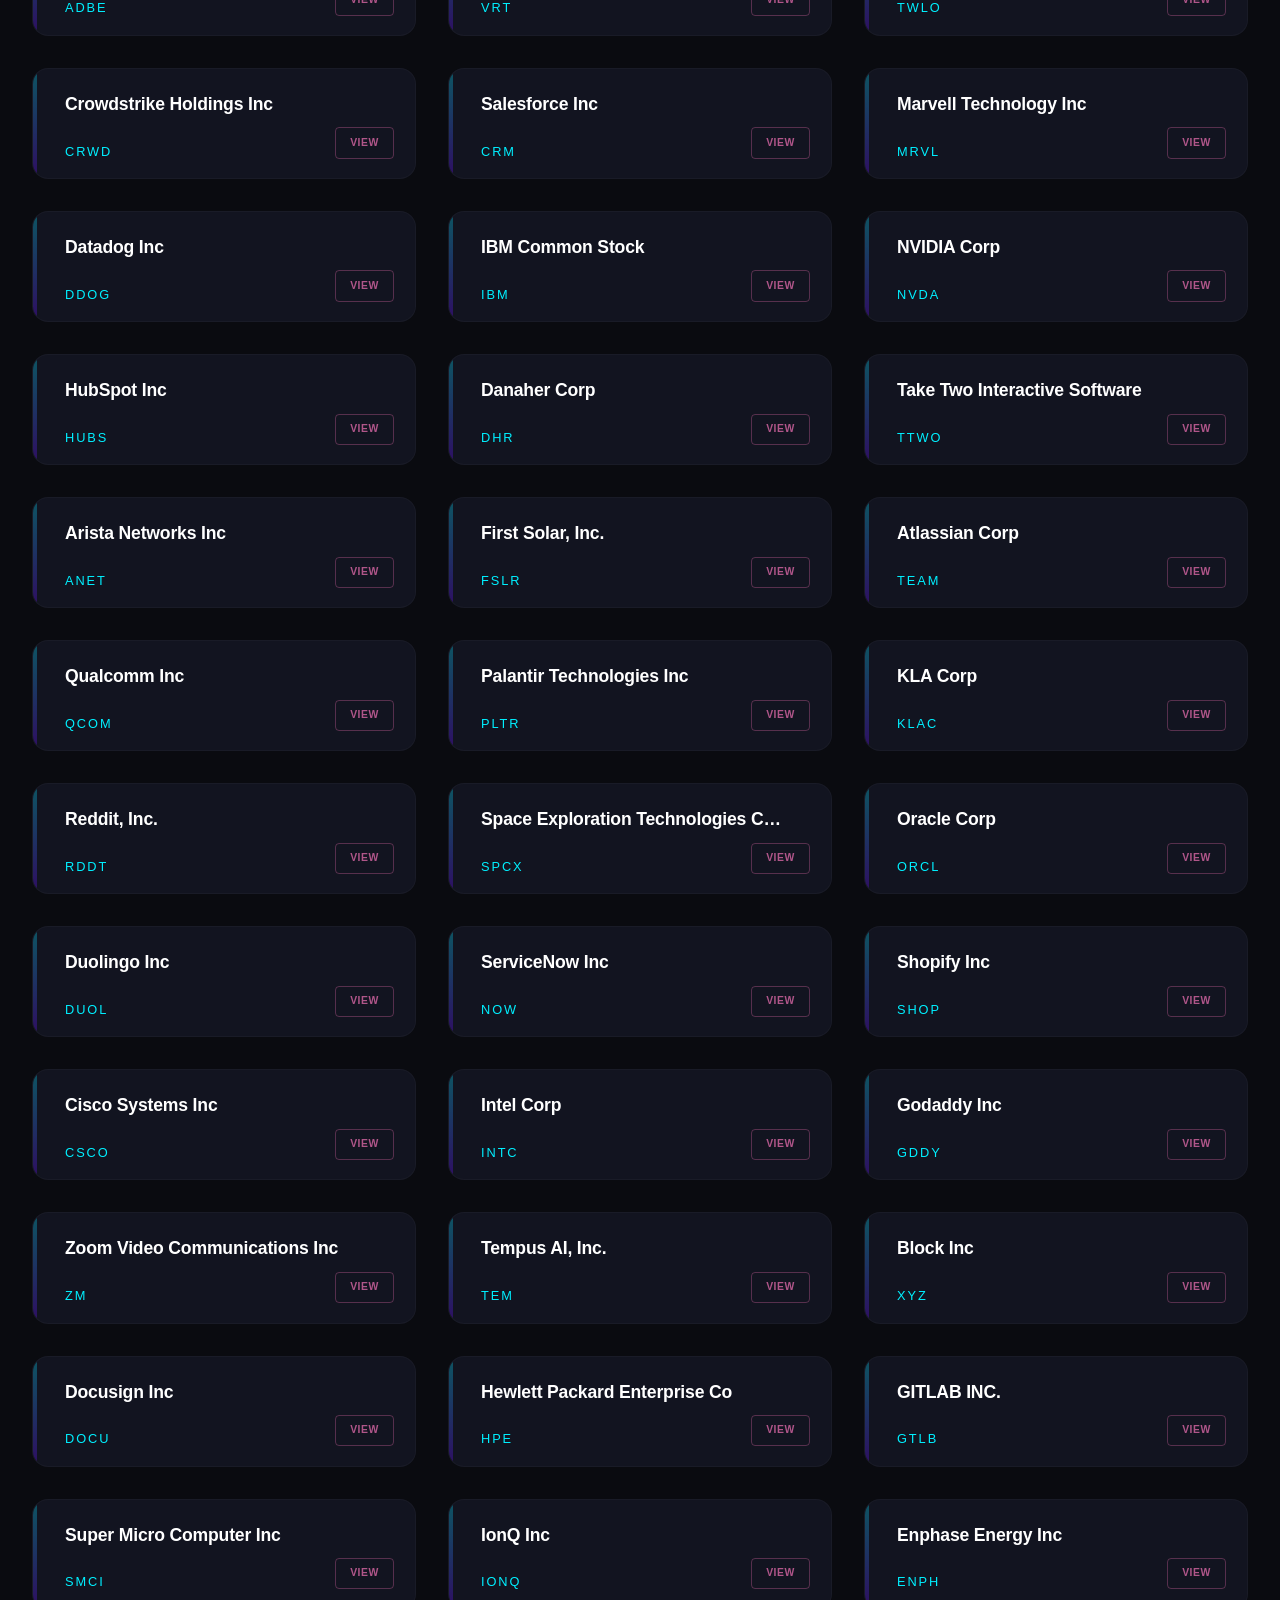
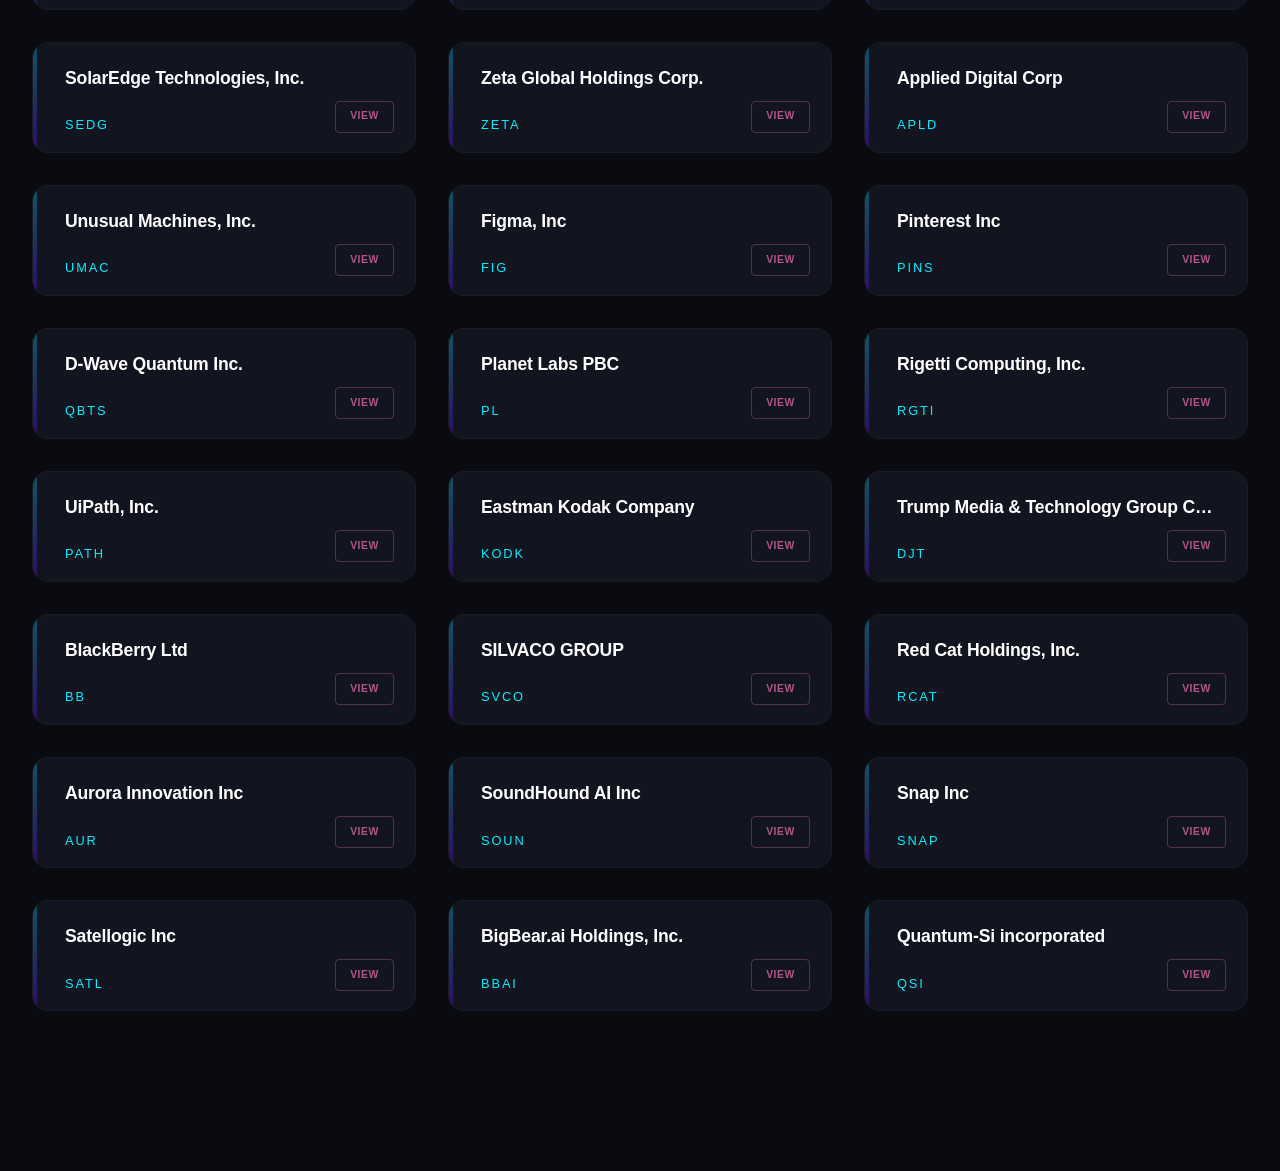
==== commit 96167060: "second" ====
--- a/index.html
+++ b/index.html
@@ -11,9 +11,7 @@
   <header>
    <div class="logo">ACCIONES NEXO</div>
   </header>
-  <main>
-   <ul id="hardware-grid"></ul>
-  </main>
+  <main></main>
   <script src="script.js"></script>
  </body>
 </html>
--- a/styles.css
+++ b/styles.css
@@ -89,8 +89,52 @@
  color: var(--accent-cyan);
 }
 
+.hero {
+ text-align: center;
+ padding: 1rem 2rem 1.5rem;
+ max-width: 800px;
+ margin: 0 auto;
+}
+
+.hero .badge {
+ display: inline-block;
+ padding: 0.4rem 1rem 0;
+ background: rgba(0, 240, 255, 0.05);
+ border: 1px solid rgba(0, 240, 255, 0.3);
+ color: var(--accent-cyan);
+ border-radius: 50px;
+ font-size: 0.75rem;
+ text-transform: uppercase;
+ letter-spacing: 0.2em;
+ margin-bottom: 0rem;
+}
+
+.hero h1,
+.hero h2 {
+ font-size: 3.5rem;
+ font-weight: 700;
+ letter-spacing: -0.02em;
+ line-height: 1.4;
+ margin-top: 1rem;
+ margin-bottom: 1rem;
+ background: linear-gradient(to right, #ffffff, #8a8f98);
+ -webkit-background-clip: text;
+ -webkit-text-fill-color: transparent;
+}
+
+.hero h2 {
+ font-size: 2.4rem;
+}
+
+.hero p {
+ color: var(--text-muted);
+ font-size: 1.1rem;
+ max-width: 600px;
+ margin: 0 auto 2rem;
+}
+
 main {
- max-width: 1200px;
+ max-width: 1600px;
  margin: 4rem auto 2rem;
  padding: 0 2rem 6rem;
 }
@@ -100,13 +144,14 @@
  display: grid;
  grid-template-columns: repeat(auto-fill, minmax(320px, 1fr));
  gap: 2rem;
+ margin-bottom: 2rem;
 }
 
 /* 5. Tarjetas Tecnológicas con Efecto de Cristal y Neón */
 li {
  background: var(--card-bg);
  border: 1px solid rgba(255, 255, 255, 0.03);
- padding: 2rem 2rem;
+ padding: 0.5rem 2rem 1rem;
  border-radius: 16px;
  position: relative;
  overflow: hidden;
@@ -143,13 +188,13 @@
 }
 
 li h3 {
- font-size: 1.2rem;
+ font-size: 1.1rem;
  color: #ffffff;
  font-weight: 600;
  margin-bottom: 0.6rem;
  letter-spacing: -0.01em;
- height: 60px;
- line-height: 29px;
+ line-height: 55px;
+ margin-top: 0;
 }
 
 li h4 {
@@ -163,7 +208,7 @@
 li::after {
  content: "VIEW";
  position: absolute;
- bottom: 1.3rem;
+ bottom: 1.2rem;
  right: 1.3rem;
  font-size: 0.65rem;
 
@@ -171,7 +216,7 @@
  color: rgba(244, 114, 182, 0.7); /* Rosa medio translúcido */
  border: 1px solid rgba(244, 114, 182, 0.3); /* Borde haciendo juego */
 
- padding: 0.3rem 0.7rem;
+ padding: 0.4rem 0.9rem;
  border-radius: 4px;
  font-weight: 700;
  letter-spacing: 0.05em;
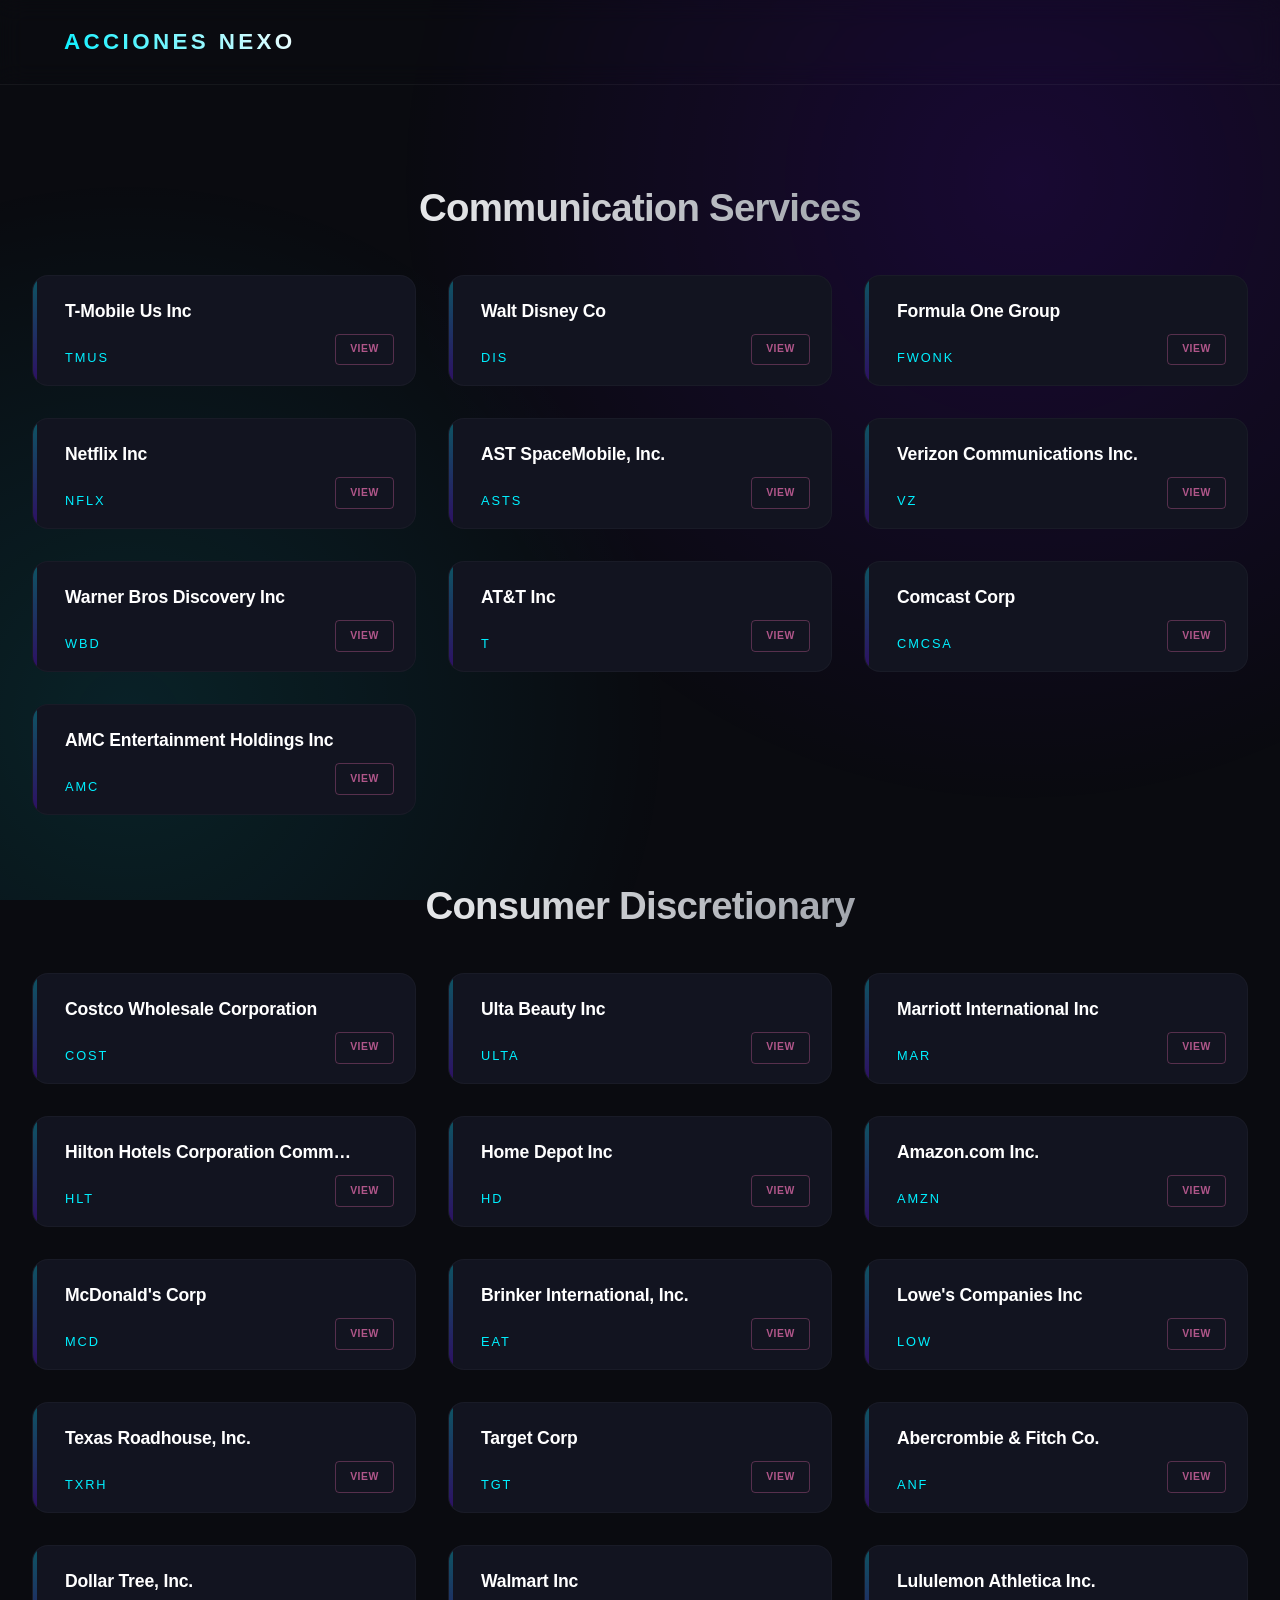
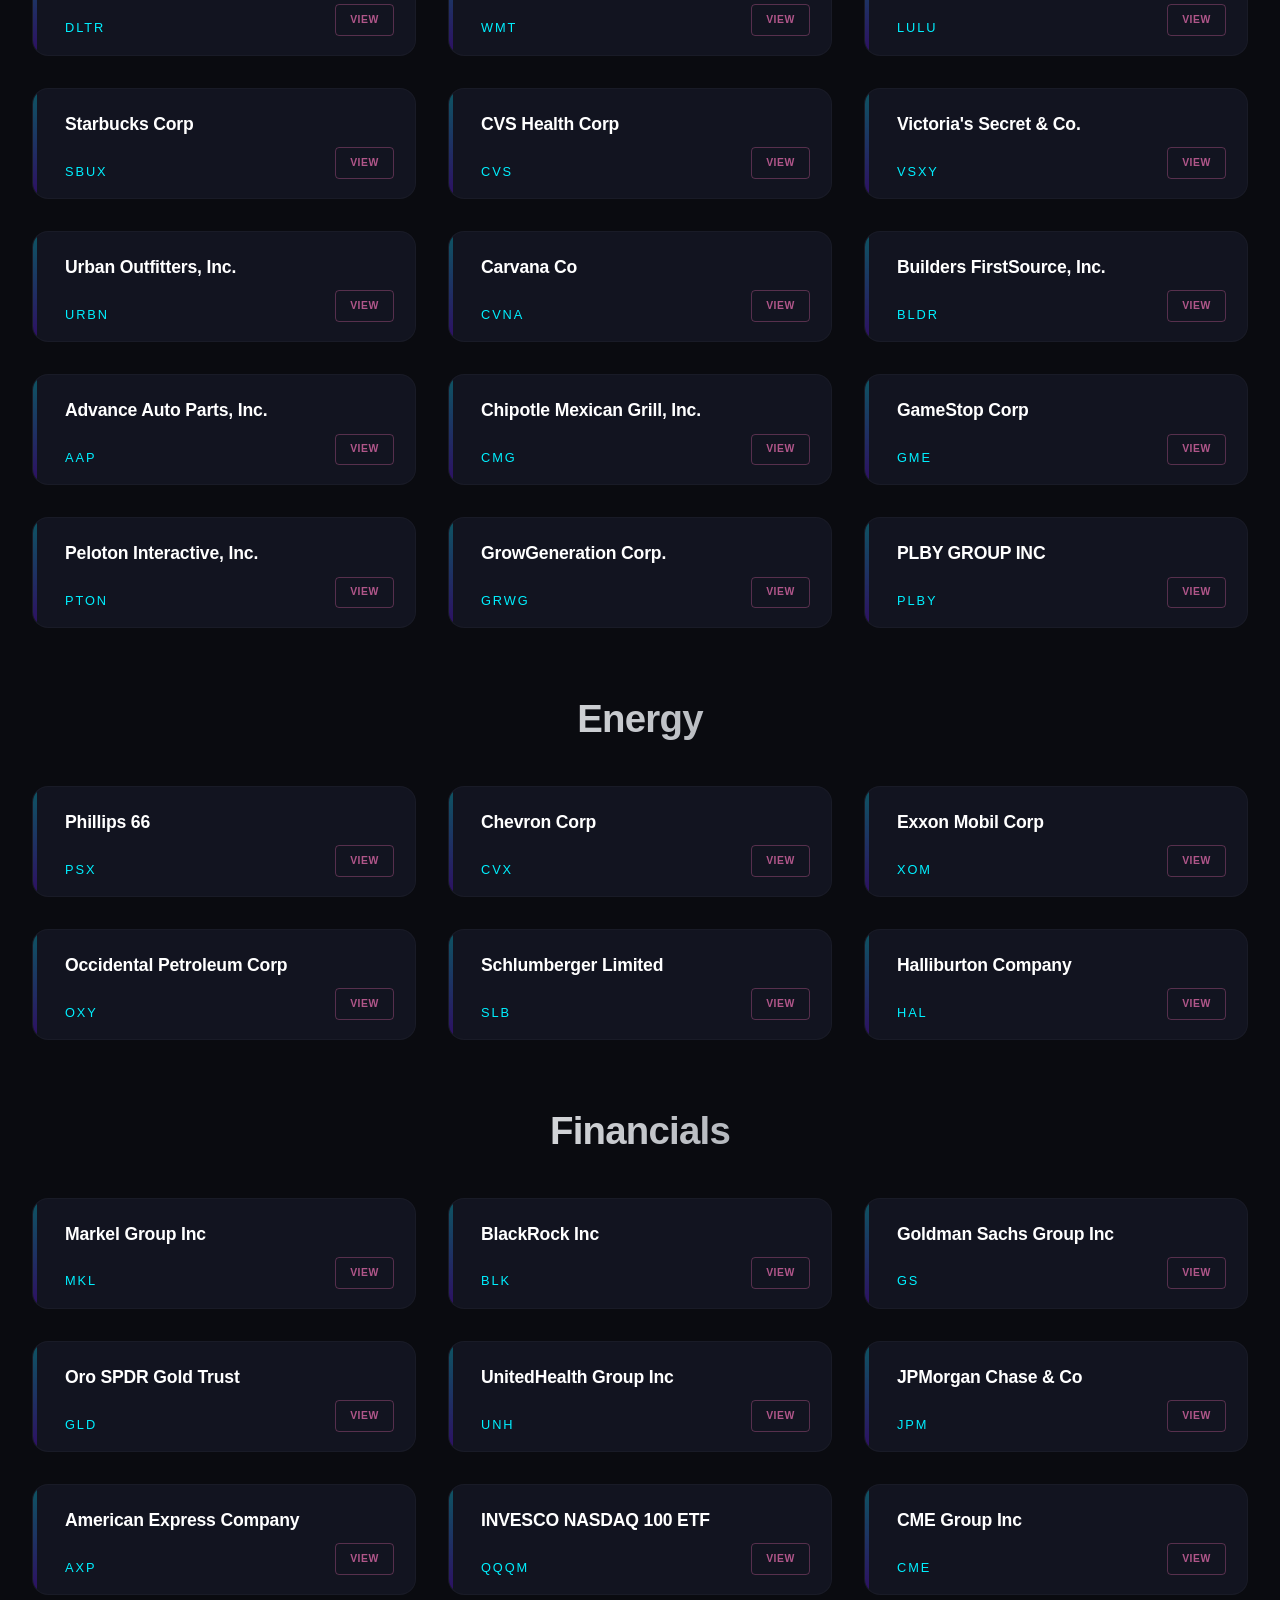
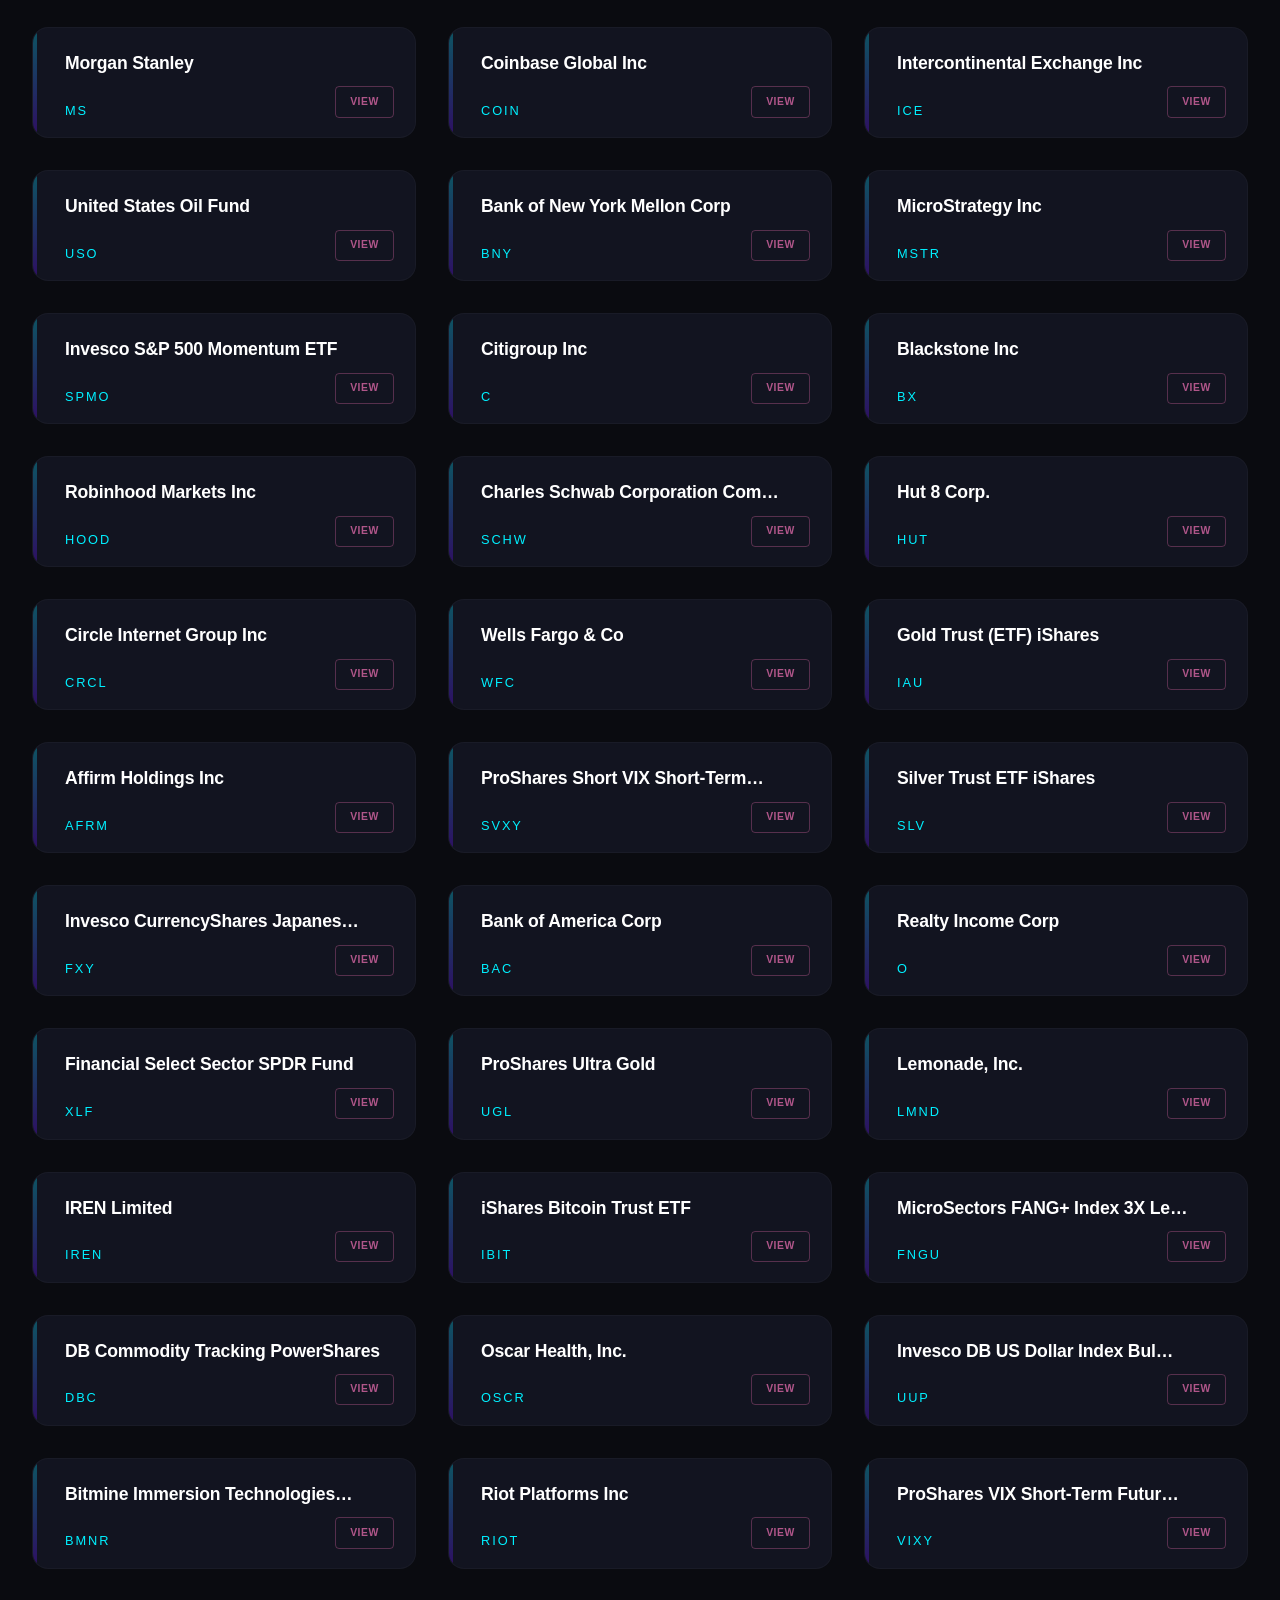
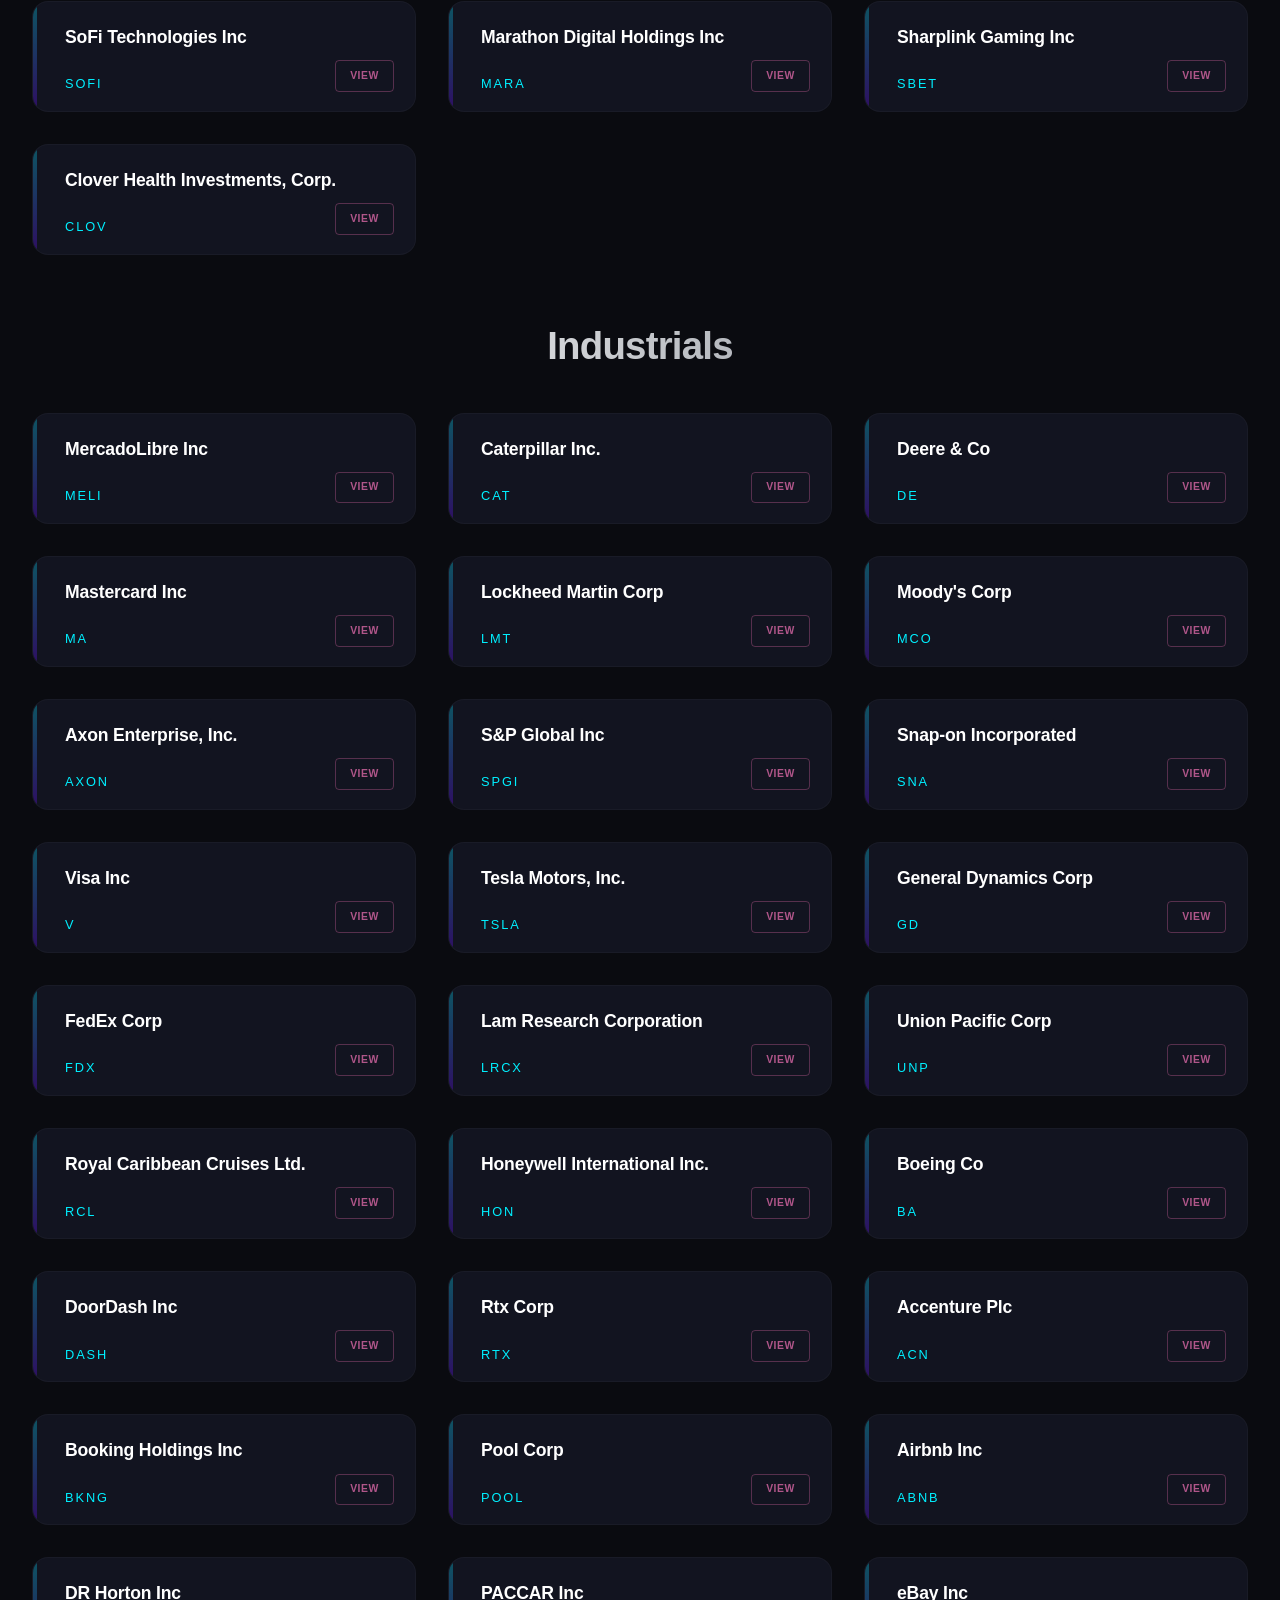
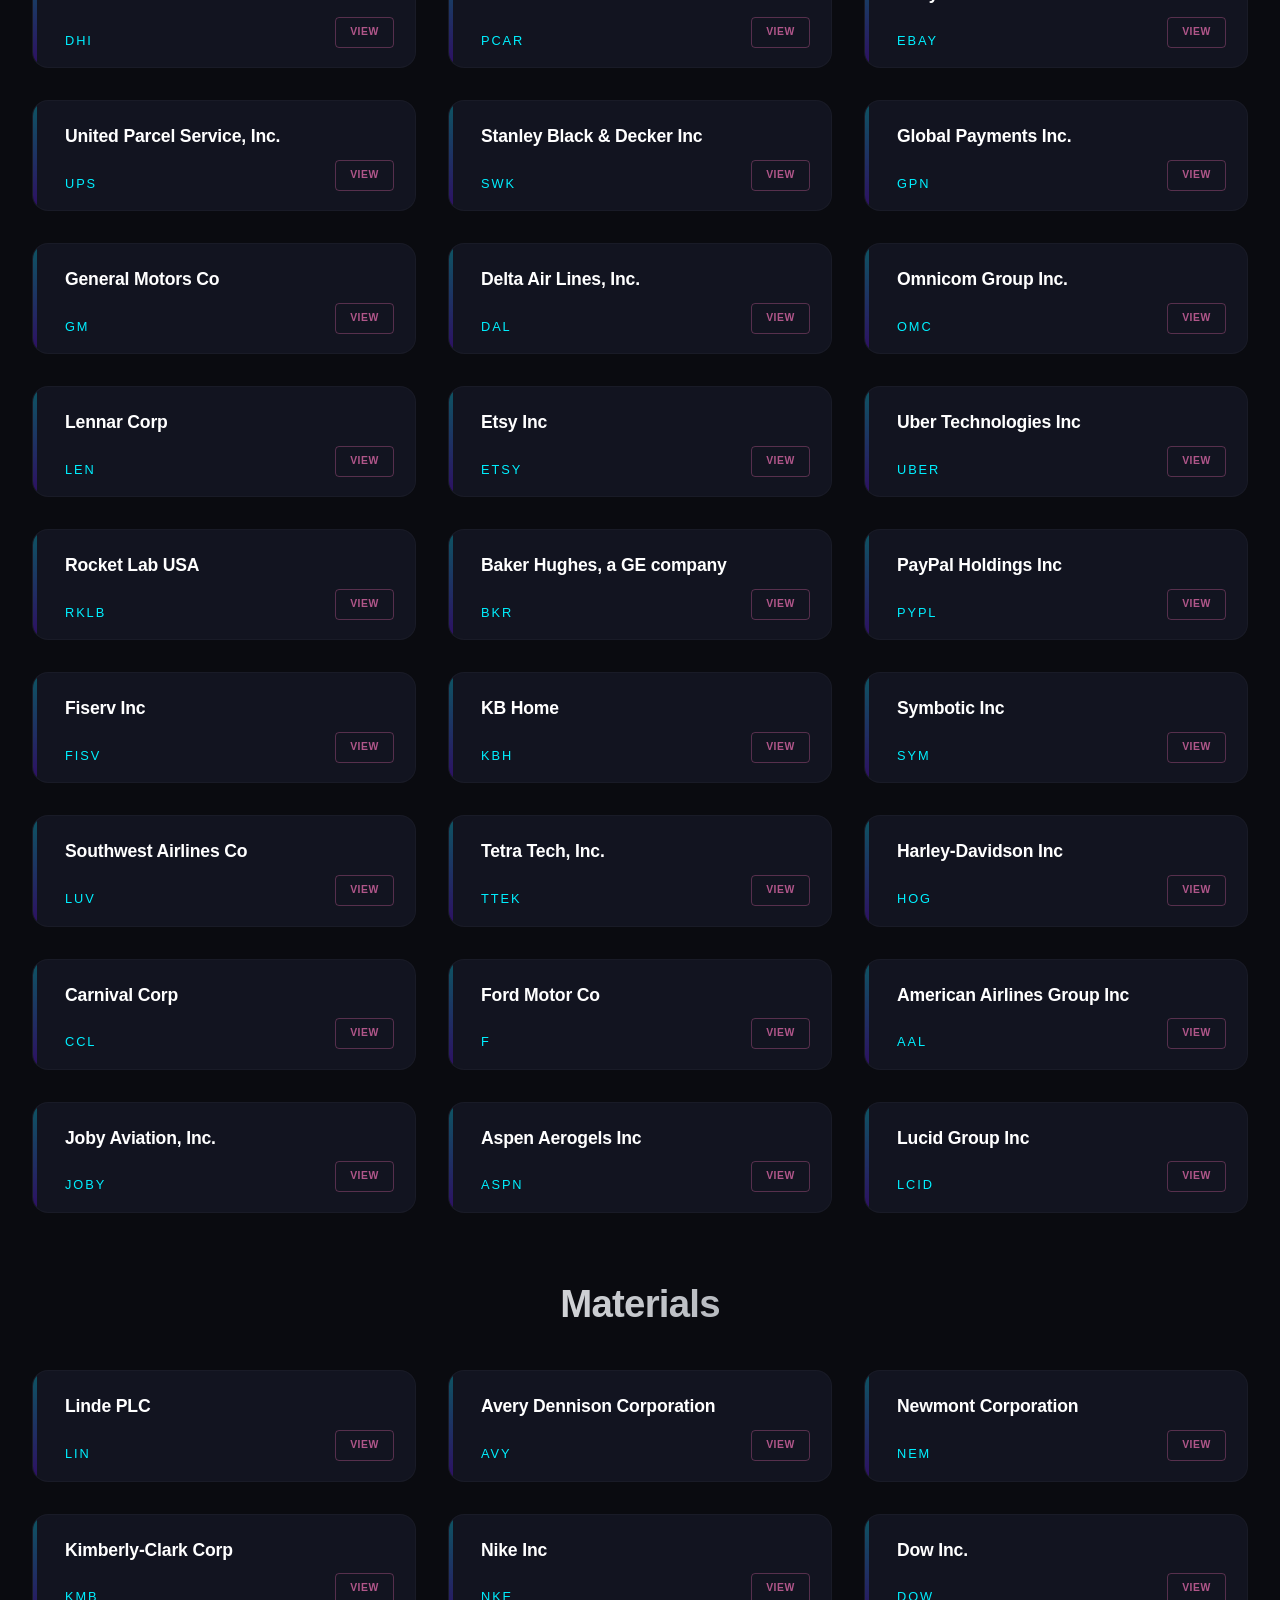
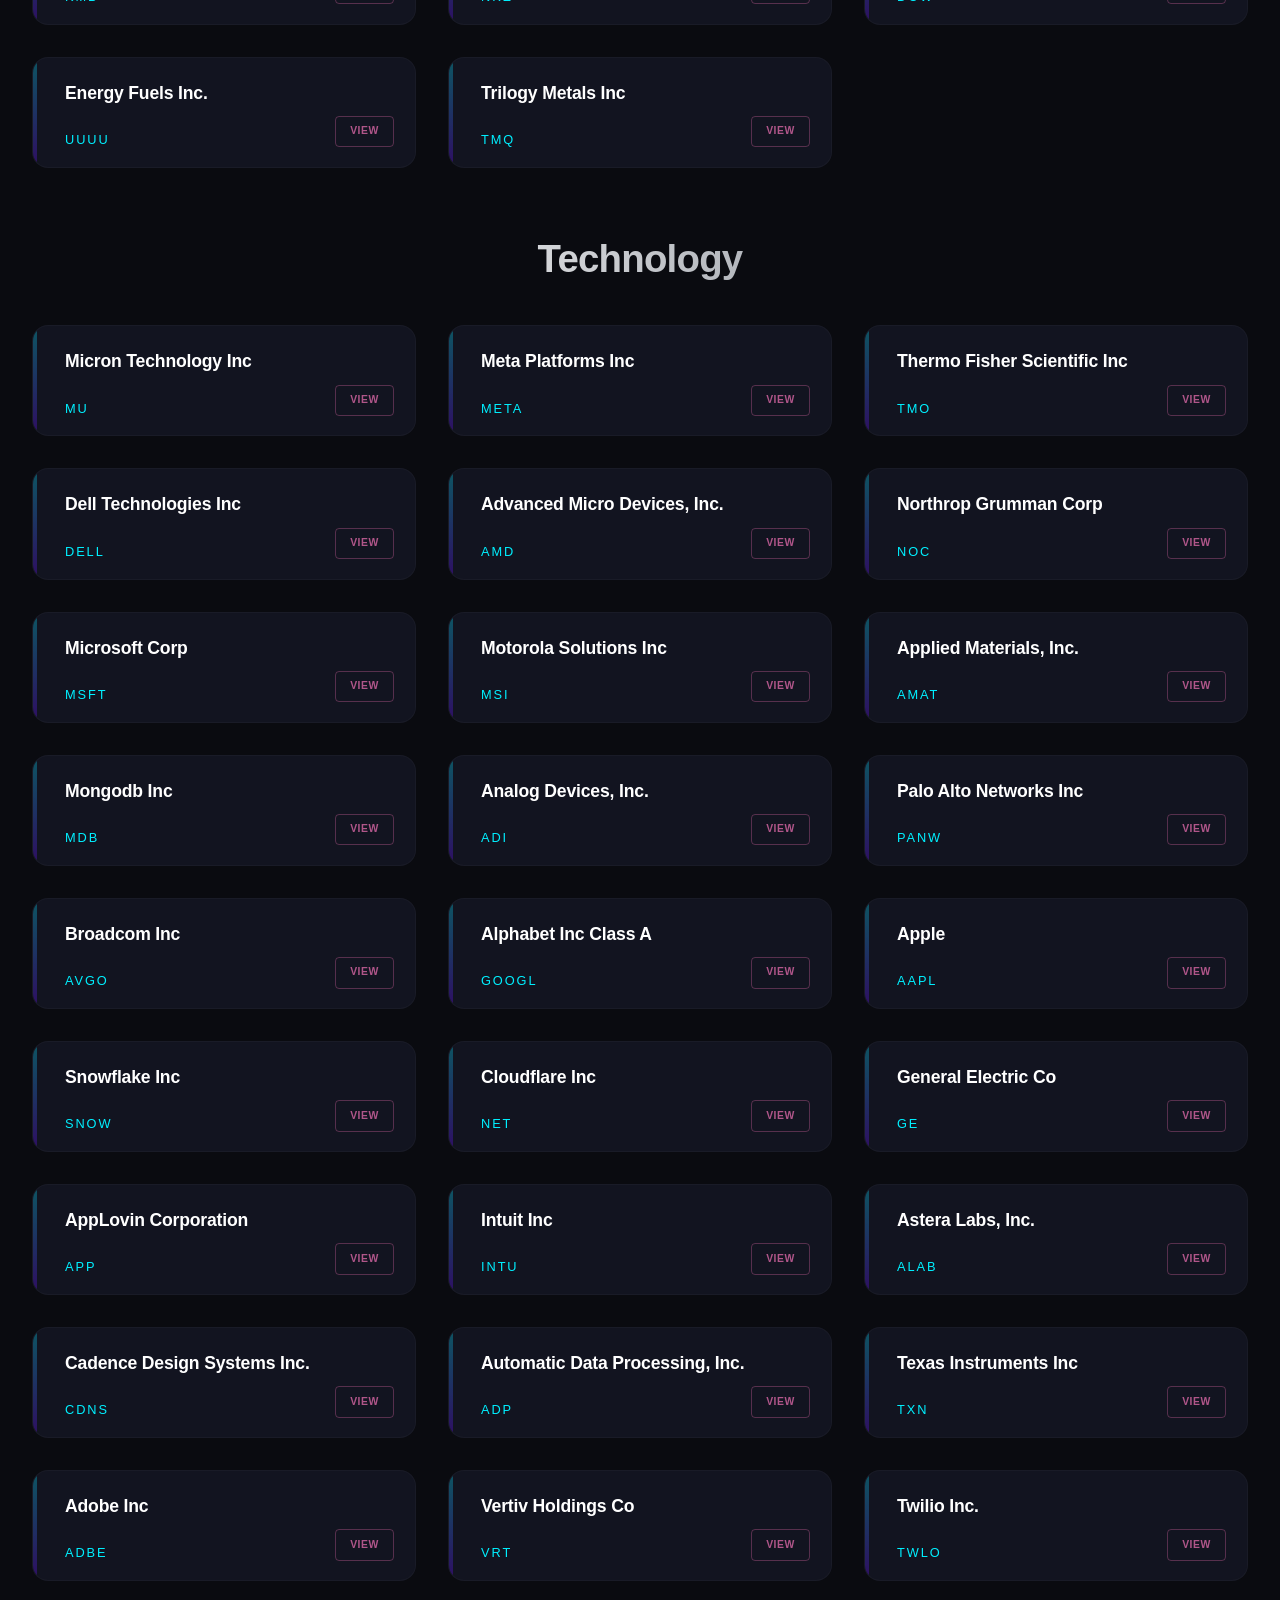
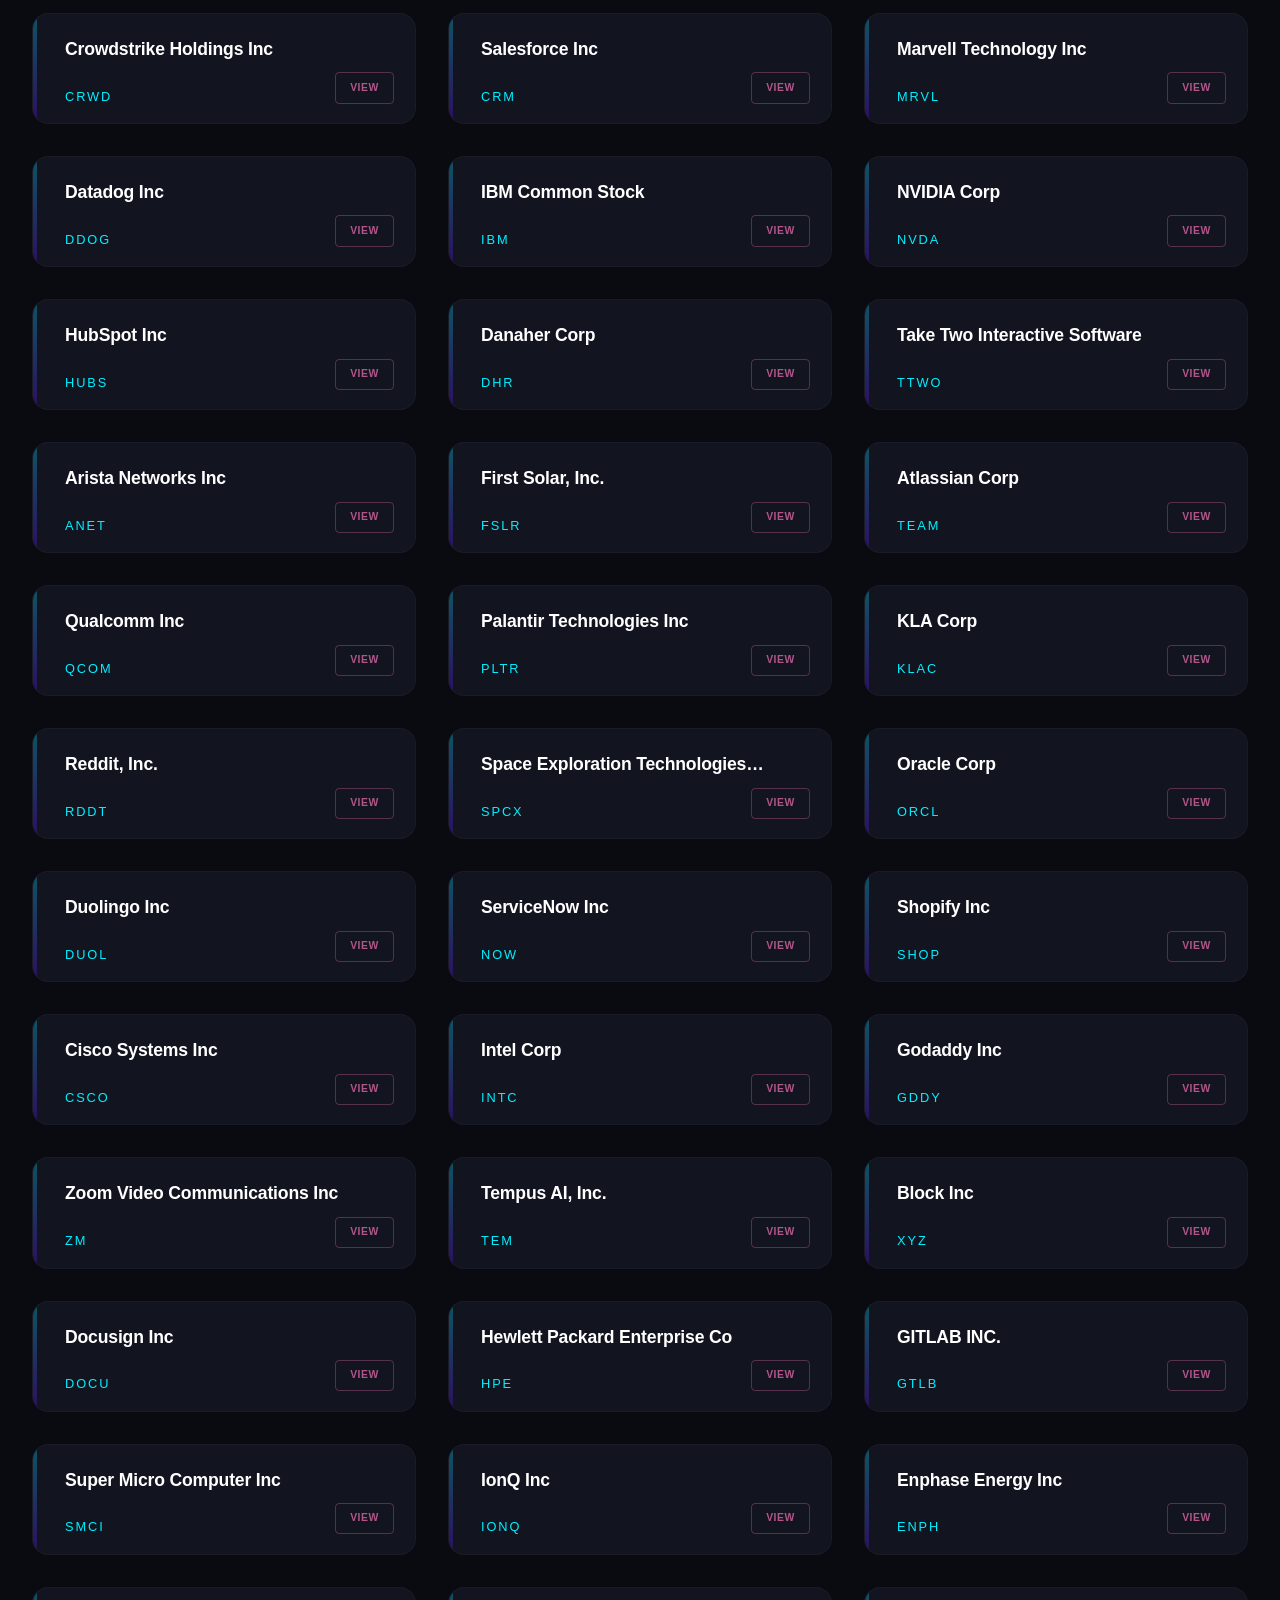
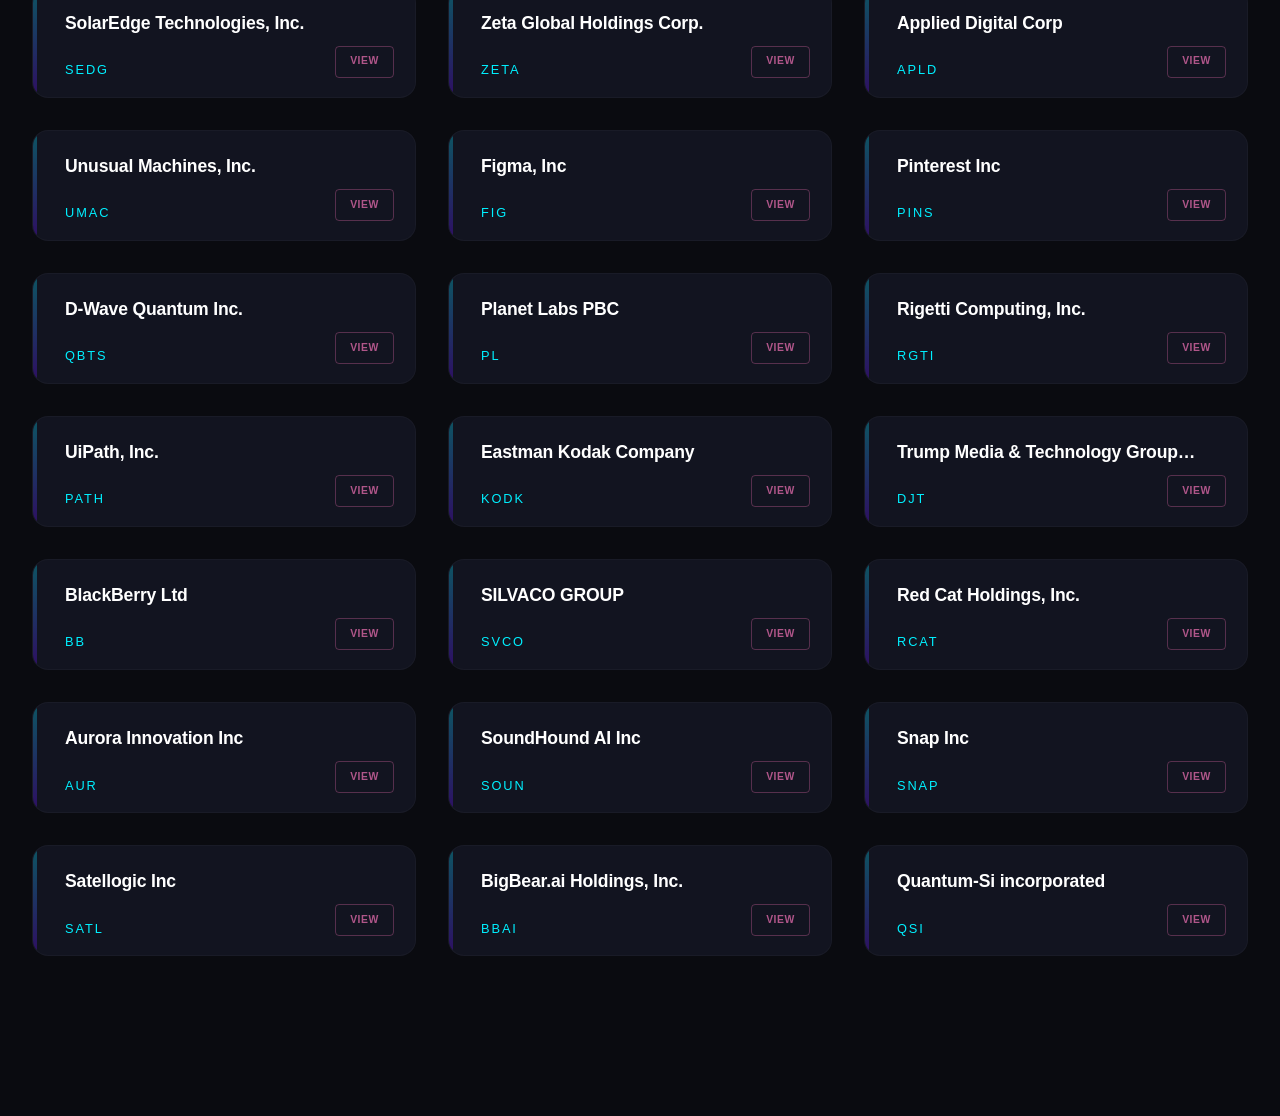
==== commit 097e0d33: "six" ====
--- a/index.html
+++ b/index.html
@@ -9,7 +9,7 @@
  </head>
  <body>
   <header>
-   <div class="logo">ACCIONES NEXO</div>
+   <div class="logo">Acciones NEXO</div>
   </header>
   <main></main>
   <script src="script.js"></script>
--- a/styles.css
+++ b/styles.css
@@ -134,7 +134,7 @@
 }
 
 main {
- max-width: 1600px;
+ max-width: 1700px;
  margin: 4rem auto 2rem;
  padding: 0 2rem 6rem;
 }
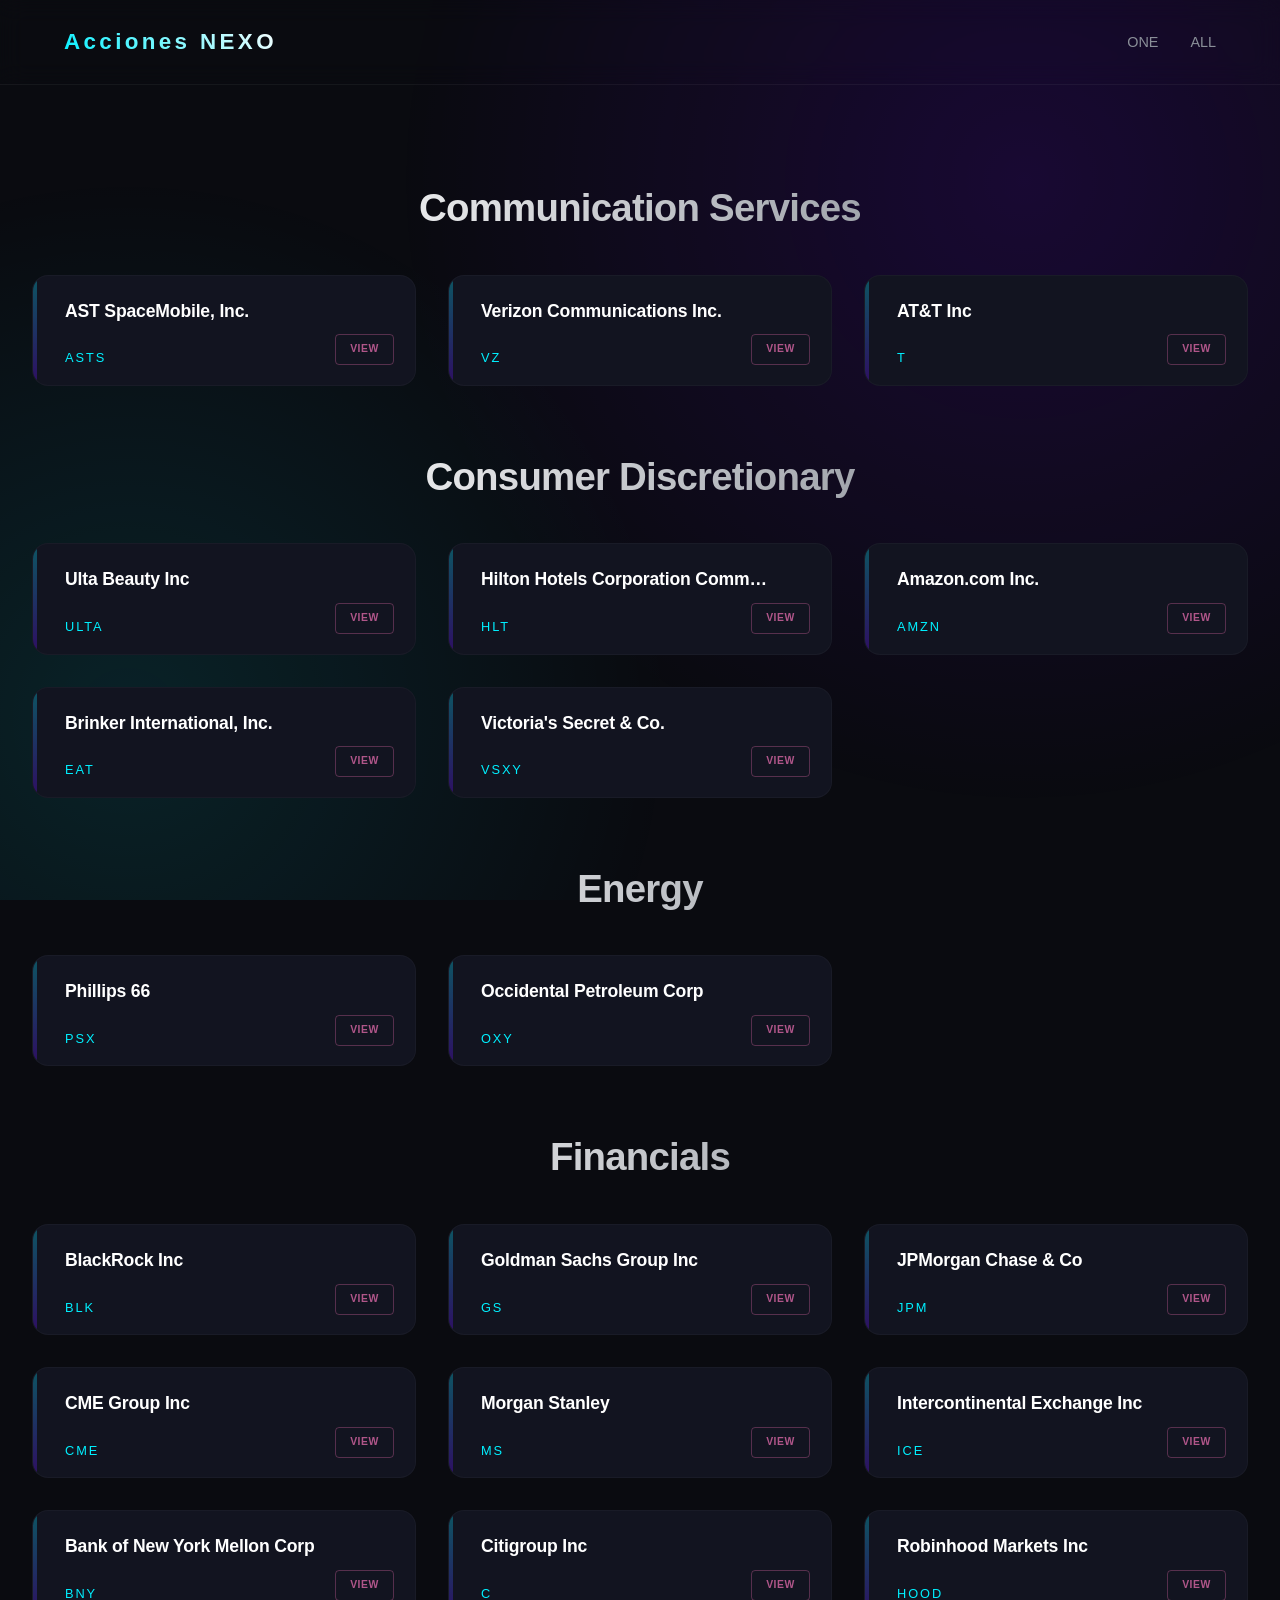
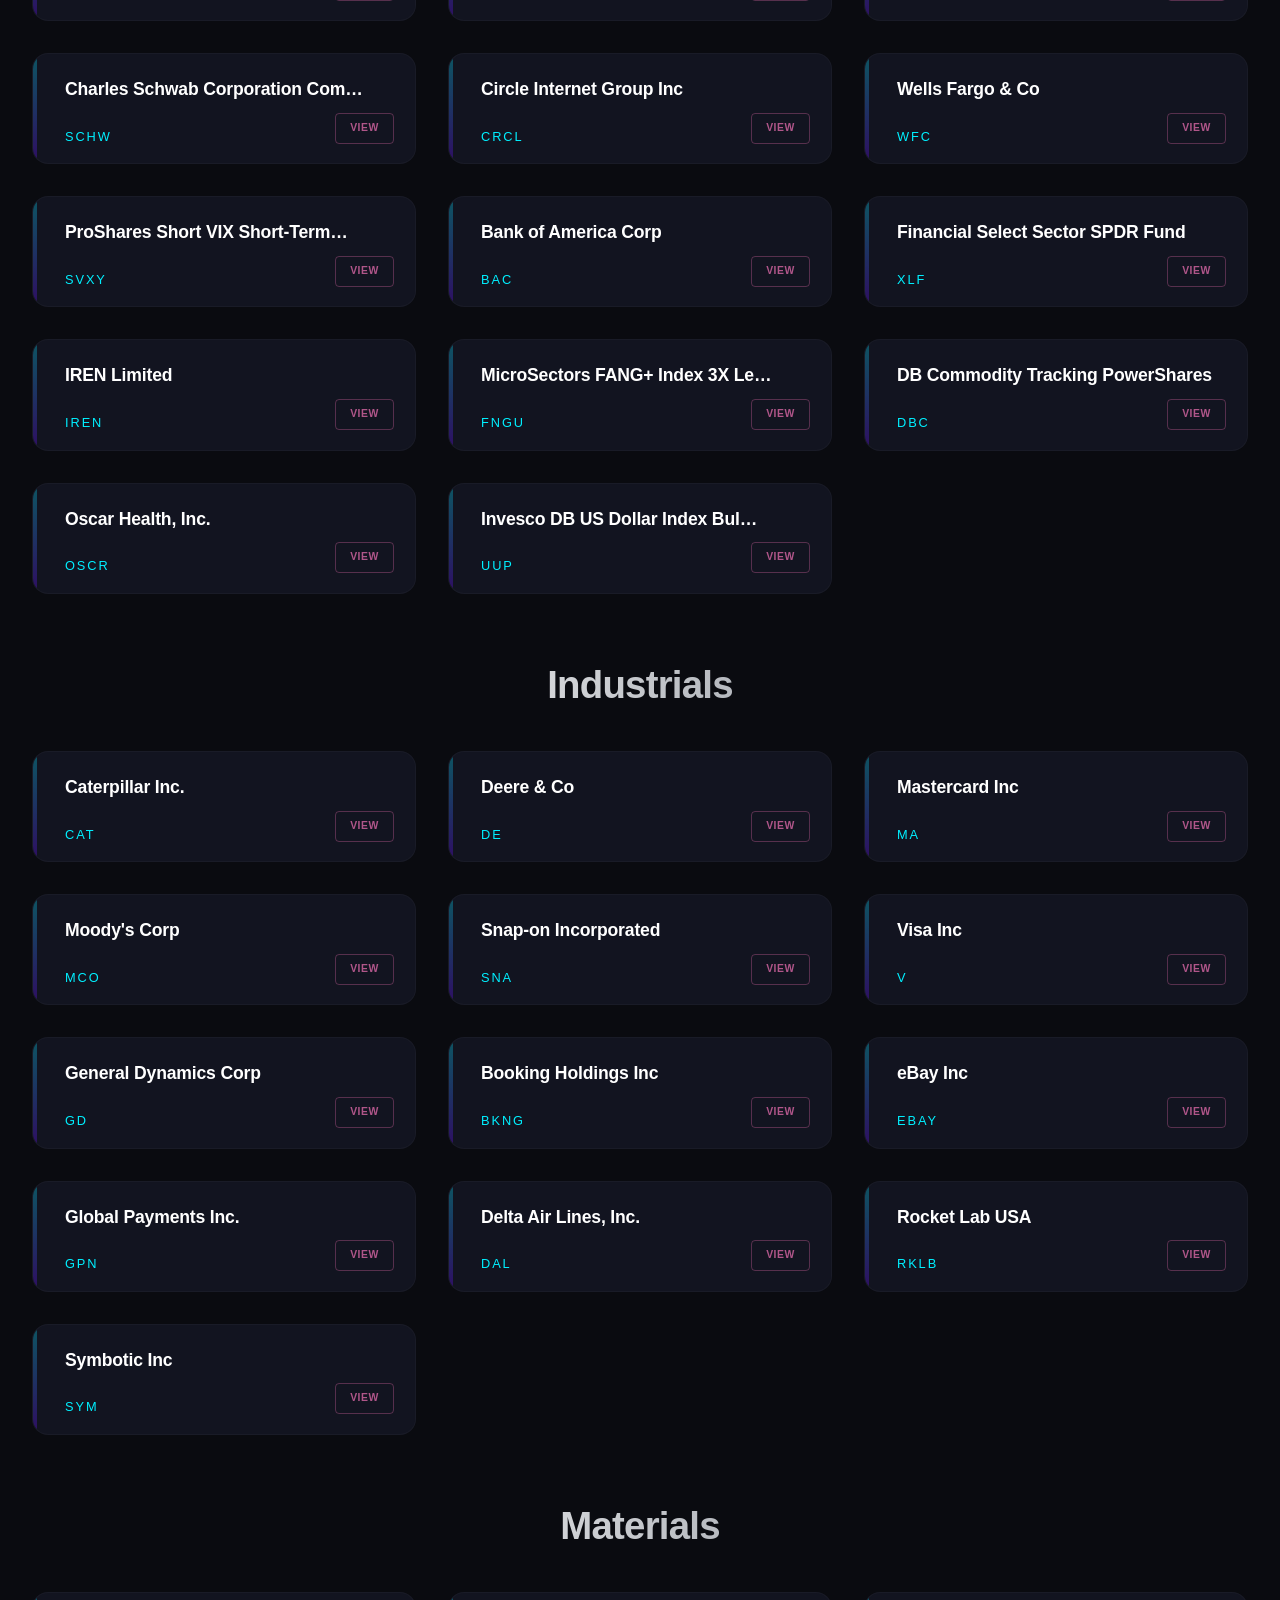
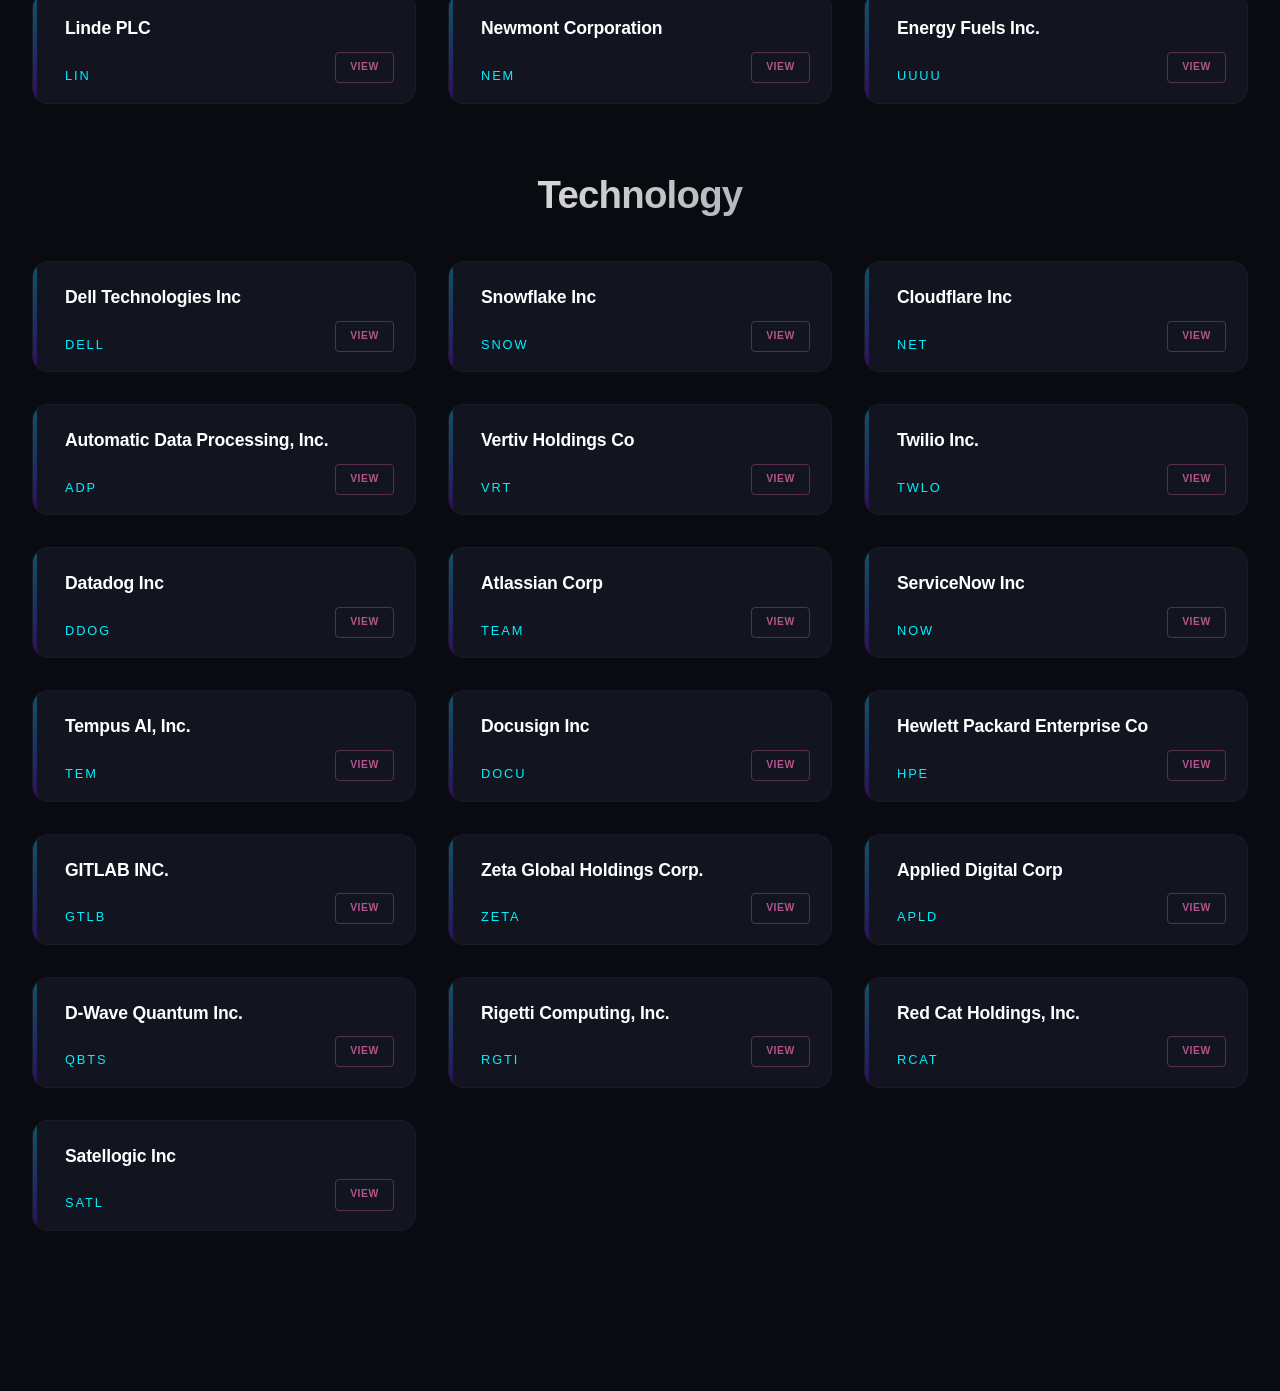
==== commit 3a8acafb: "22" ====
--- a/index.html
+++ b/index.html
@@ -10,6 +10,7 @@
  <body>
   <header>
    <div class="logo">Acciones NEXO</div>
+   <nav><a id="one">ONE</a><a id="all">ALL</a></nav>
   </header>
   <main></main>
   <script src="script.js"></script>
--- a/styles.css
+++ b/styles.css
@@ -71,7 +71,6 @@
  font-size: 1.4rem;
  font-weight: 800;
  letter-spacing: 0.15em;
- text-transform: uppercase;
  background: linear-gradient(45deg, var(--accent-cyan), #ffffff);
  -webkit-background-clip: text;
  -webkit-text-fill-color: transparent;
@@ -158,6 +157,14 @@
  transition: all 0.4s cubic-bezier(0.16, 1, 0.3, 1);
  cursor: pointer;
 }
+
+/* li.bad {
+ background: black;
+}
+
+li.one {
+ background: #b2f3f3;
+} */
 
 /* Glow sutil en el borde al pasar el mouse */
 li:hover {
